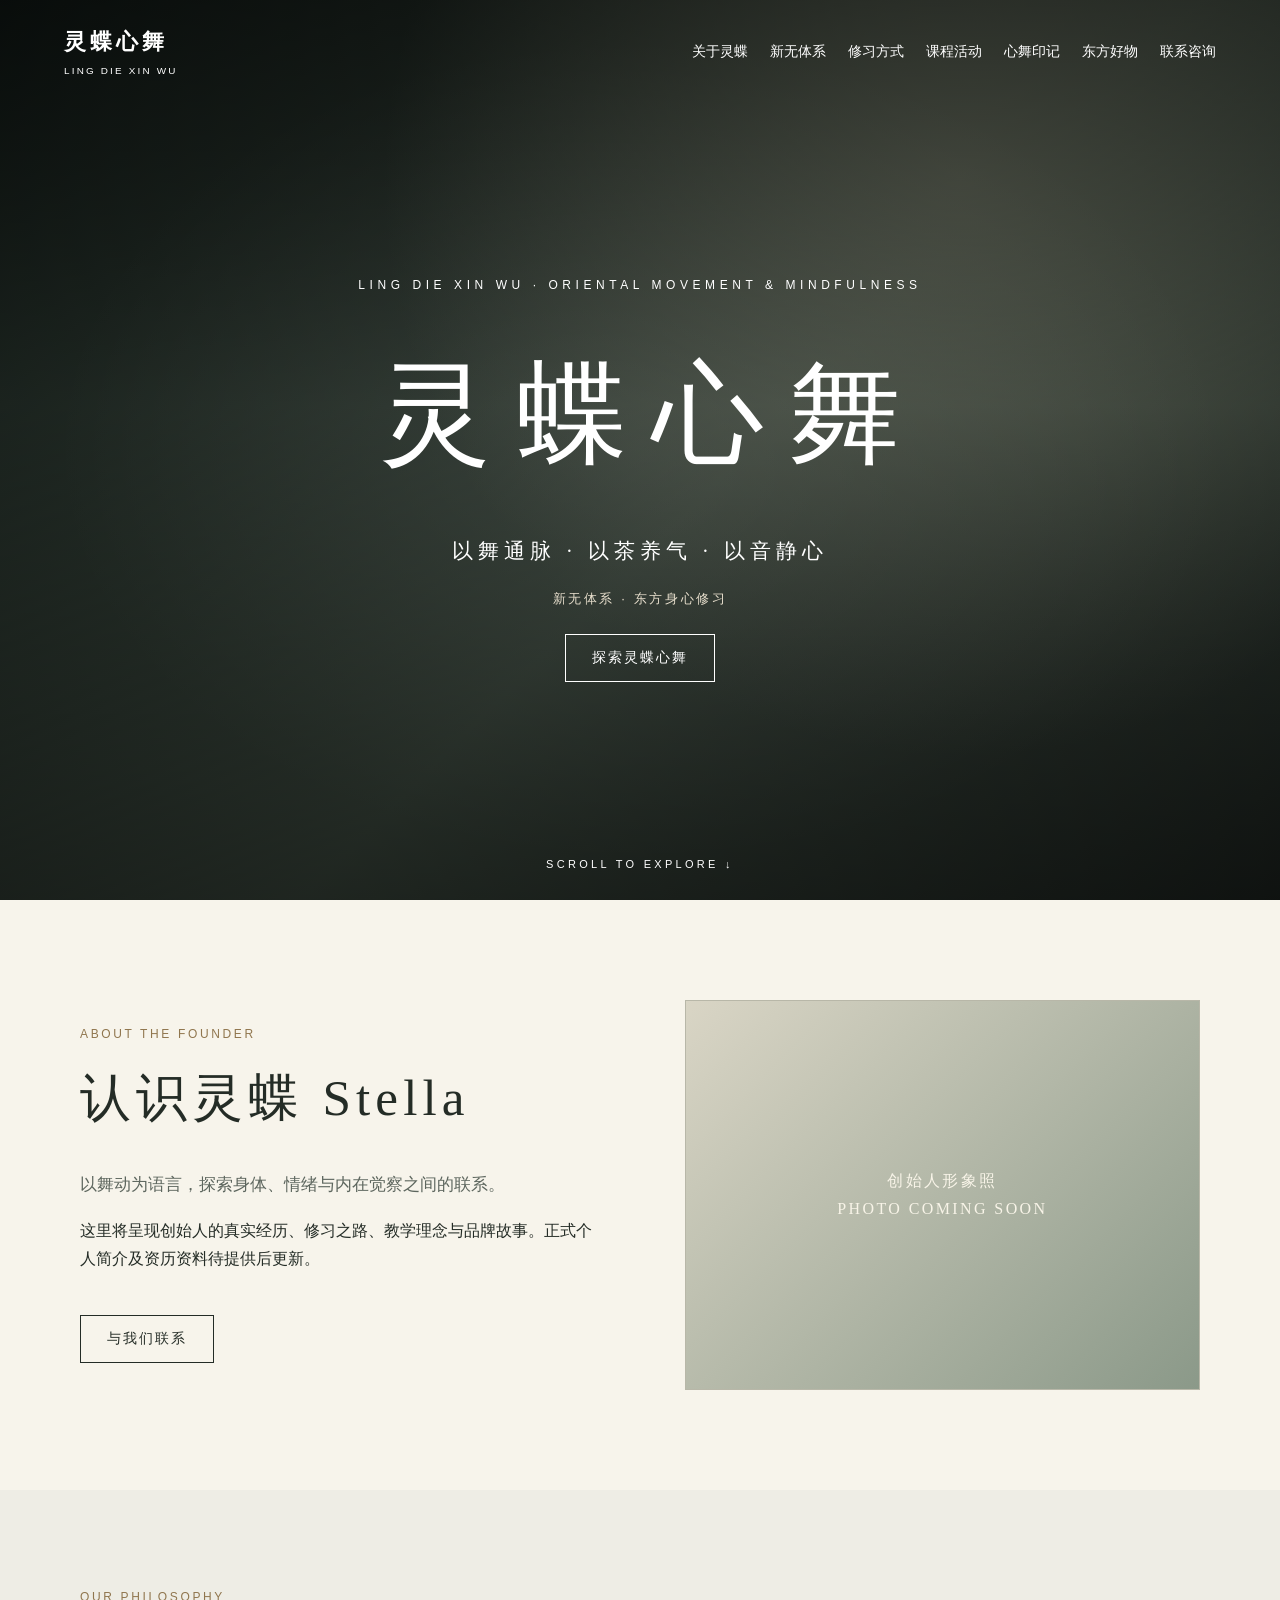
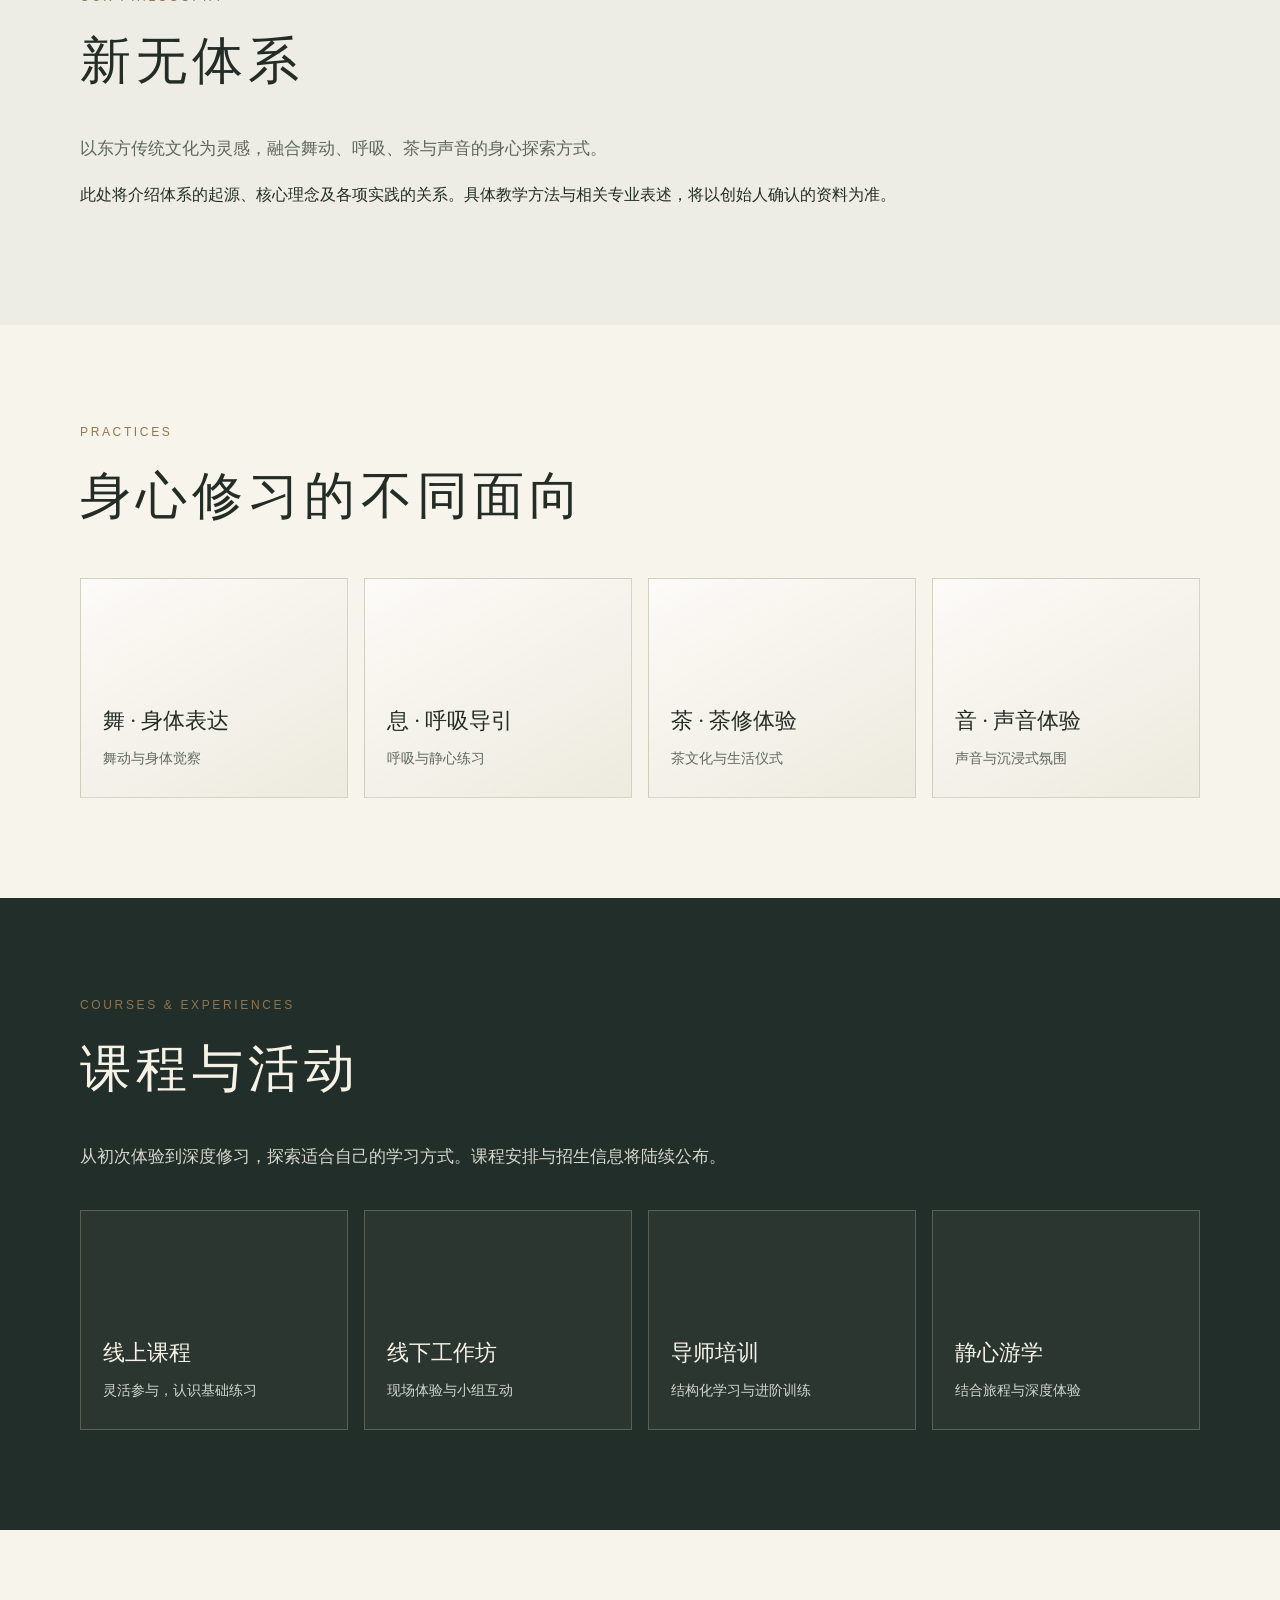
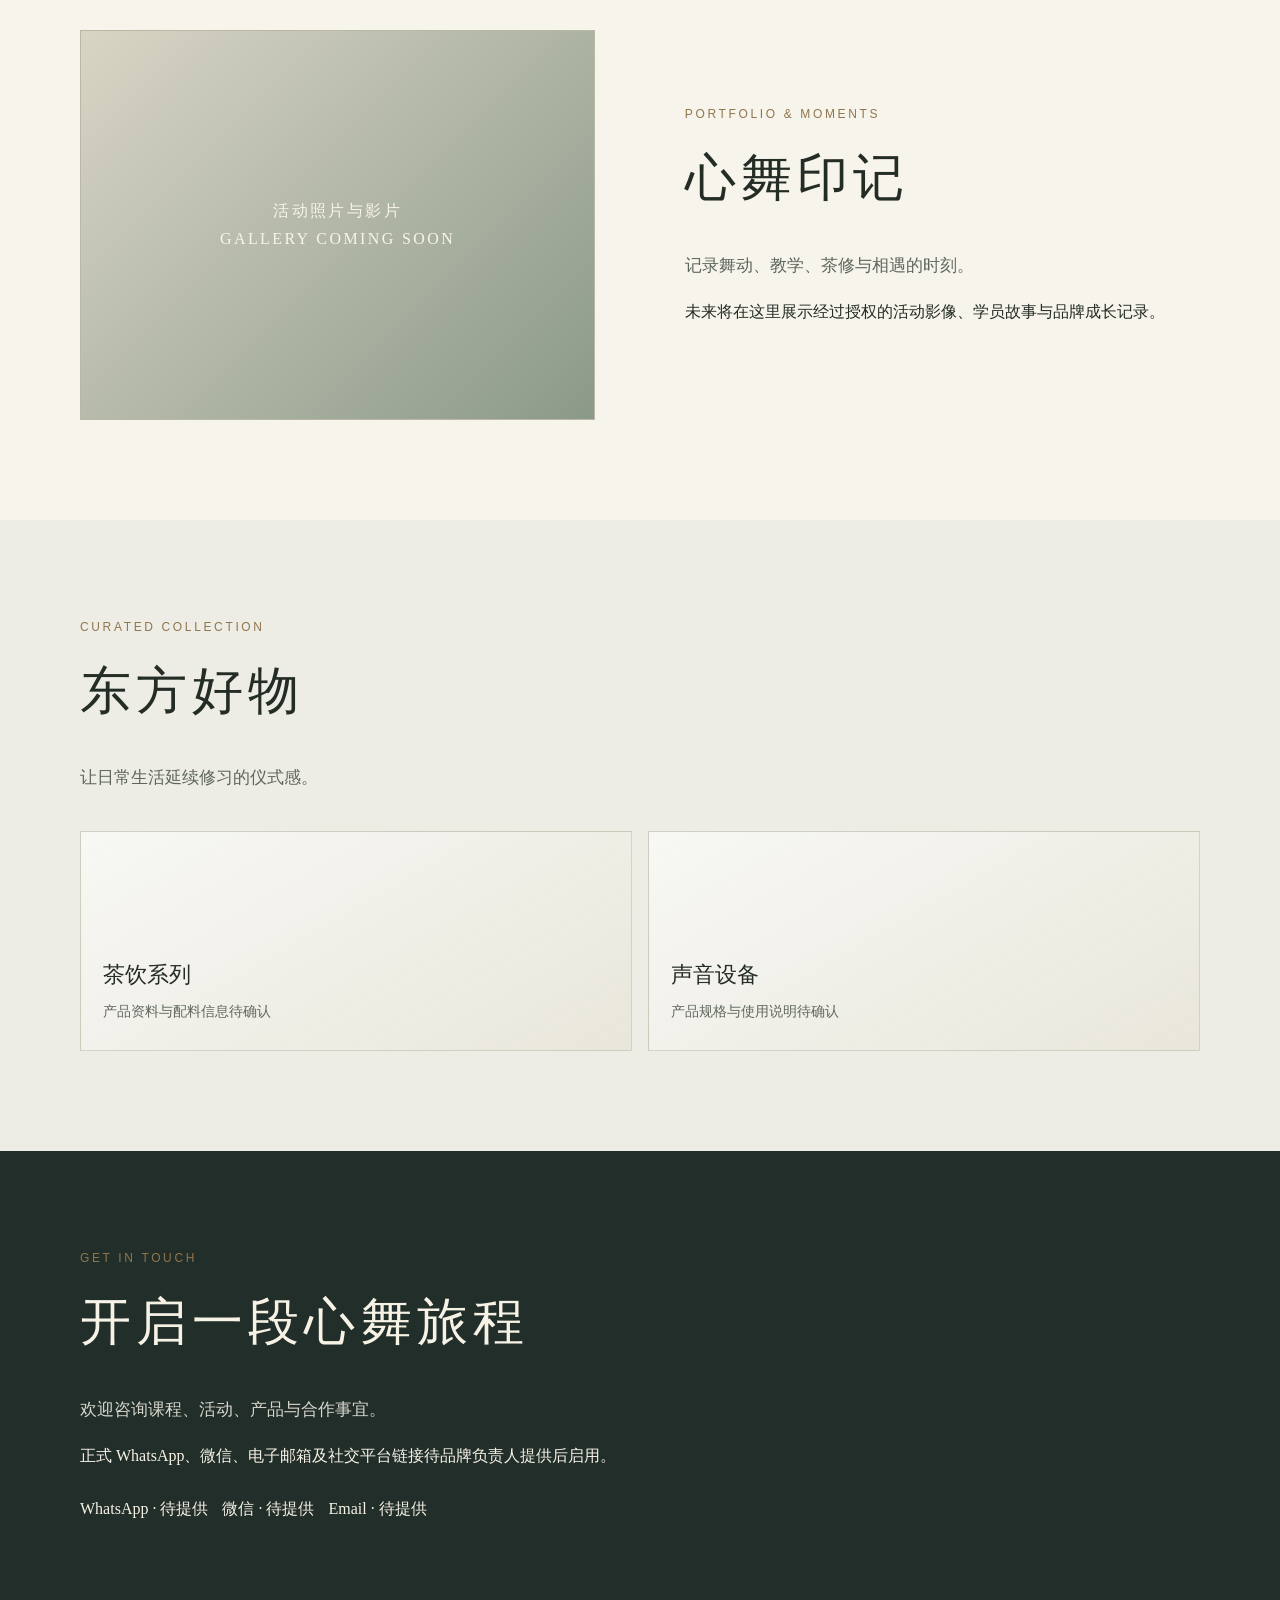
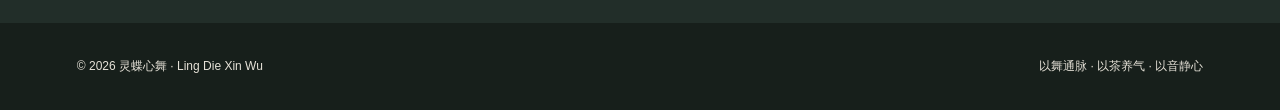
==== index.html @ 82bec3fd "Create initial Ling Die Xin Wu profile website with muted video hero" ====
<!doctype html>
<html lang="zh-CN">
<head>
<meta charset="UTF-8"><meta name="viewport" content="width=device-width,initial-scale=1">
<meta name="theme-color" content="#181e1a">
<meta name="description" content="灵蝶心舞 · 新无体系。探索舞动、茶修、声音与东方身心修习。">
<title>灵蝶心舞 · Ling Die Xin Wu</title>
<style>
:root{--ink:#242c26;--cream:#f7f4eb;--gold:#c4aa7a;--sage:#78877a}*{box-sizing:border-box}html{scroll-behavior:smooth}body{margin:0;background:var(--cream);color:var(--ink);font-family:"Noto Serif SC","Songti SC","Microsoft YaHei",serif;line-height:1.75}a{color:inherit;text-decoration:none}button{font:inherit}.skip{position:absolute;left:-9999px}.skip:focus{left:12px;top:12px;z-index:100;background:white;padding:10px}.header{position:absolute;z-index:20;top:0;left:0;width:100%;padding:24px max(5vw,20px);display:flex;justify-content:space-between;align-items:center;color:white}.brand{font-size:1.35rem;letter-spacing:.18em;font-weight:600}.brand small{display:block;font-size:.62rem;letter-spacing:.22em;font-family:Arial,sans-serif;font-weight:400}.nav{display:flex;gap:22px;align-items:center}.nav a{font-size:.86rem;white-space:nowrap}.nav a:hover,.nav a:focus-visible{color:#ead5aa}.menu{display:none;background:transparent;border:1px solid #ffffff88;border-radius:4px;color:white;padding:7px 12px}.hero{position:relative;min-height:100svh;display:grid;place-items:center;overflow:hidden;background:radial-gradient(circle at 75% 20%,#7b8371 0%,transparent 48%),linear-gradient(135deg,#151f1b,#4d5d50 55%,#262e29)}.hero video,.hero .fallback{position:absolute;inset:0;width:100%;height:100%;object-fit:cover}.hero video{z-index:1}.fallback{z-index:0;background:radial-gradient(ellipse at 50% 50%,#ffffff1a,transparent 65%);animation:drift 14s ease-in-out infinite alternate}.hero:after{content:"";position:absolute;z-index:2;inset:0;background:linear-gradient(180deg,#0009 0%,#0005 45%,#0009 100%)}.hero-inner{position:relative;z-index:3;text-align:center;color:white;padding:130px 20px 70px;max-width:900px}.eyebrow{letter-spacing:.38em;font:12px Arial,sans-serif;text-transform:uppercase}.hero h1{font-size:clamp(3.3rem,9vw,7rem);font-weight:400;letter-spacing:.22em;margin:24px 0 8px;text-indent:.22em}.hero p{font-size:clamp(1rem,2vw,1.3rem);letter-spacing:.25em}.hero .sub{font:13px Arial,sans-serif;letter-spacing:.2em;color:#e8dfcd}.btn{display:inline-block;margin-top:26px;border:1px solid currentColor;padding:11px 26px;font-size:.85rem;letter-spacing:.15em;transition:.2s}.btn:hover{background:#fff;color:#25312b}.scroll{position:absolute;bottom:30px;z-index:3;color:white;font:11px Arial,sans-serif;letter-spacing:.3em}.section{padding:100px max(6vw,22px)}.section .wrap{max-width:1120px;margin:auto}.kicker{color:#90764e;letter-spacing:.22em;font:12px Arial,sans-serif;text-transform:uppercase}.section h2{font-size:clamp(2rem,4vw,3.3rem);font-weight:400;margin:12px 0 28px;letter-spacing:.1em}.lead{max-width:720px;font-size:1.07rem;color:#5d665e}.soft{background:#eeede5}.dark{background:#222e29;color:#f7f2e6}.dark .lead{color:#d7d7cd}.cards{display:grid;grid-template-columns:repeat(4,1fr);gap:16px;margin-top:38px}.card{border:1px solid #9b9e8b66;min-height:220px;padding:26px 22px;display:flex;flex-direction:column;justify-content:flex-end;background:linear-gradient(150deg,#fff9,#e3e1d280)}.card h3{font-weight:400;font-size:1.35rem;margin:0 0 6px}.card p{font-size:.86rem;margin:0;color:#60685f}.dark .card{background:#ffffff0a}.dark .card p{color:#d3d7cd}.two{display:grid;grid-template-columns:1fr 1fr;gap:7vw;align-items:center}.placeholder{min-height:390px;border:1px solid #b8b7a8;background:linear-gradient(135deg,#d9d5c5,#8b9989);display:grid;place-items:center;color:#f8f4e8;letter-spacing:.15em;text-align:center;padding:20px}.notice{font-size:.78rem;color:#7a8179}.links{display:flex;flex-wrap:wrap;gap:14px;margin-top:25px}.links a{border-bottom:1px solid var(--gold);padding-bottom:4px}.footer{background:#171f1b;color:#e5e1d7;padding:35px max(6vw,22px);font:12px Arial,sans-serif;display:flex;justify-content:space-between;gap:20px;flex-wrap:wrap}@keyframes drift{from{transform:scale(1)}to{transform:scale(1.15) translateX(-2%)}}@media(max-width:950px){.cards{grid-template-columns:repeat(2,1fr)}.nav{gap:12px}.nav a{font-size:.75rem}}@media(max-width:720px){.header{padding:18px 20px}.menu{display:block}.nav{display:none;position:absolute;top:70px;left:16px;right:16px;padding:20px;background:#1f2a25;flex-direction:column;align-items:stretch;gap:0;box-shadow:0 8px 25px #0005}.nav.open{display:flex}.nav a{font-size:.95rem;padding:9px}.two{grid-template-columns:1fr}.cards{grid-template-columns:1fr 1fr}.section{padding-top:72px;padding-bottom:72px}.placeholder{min-height:280px}}@media(max-width:440px){.cards{grid-template-columns:1fr}.hero h1{letter-spacing:.1em;text-indent:.1em}}@media(prefers-reduced-motion:reduce){html{scroll-behavior:auto}.fallback{animation:none}}
</style>
</head>
<body>
<a class="skip" href="#main">跳至主要内容</a>
<header class="header"><a class="brand" href="#home">灵蝶心舞<small>LING DIE XIN WU</small></a><button class="menu" id="menu" aria-controls="nav" aria-expanded="false">菜单 ☰</button><nav class="nav" id="nav" aria-label="主要导航"><a href="#about">关于灵蝶</a><a href="#philosophy">新无体系</a><a href="#practices">修习方式</a><a href="#courses">课程活动</a><a href="#portfolio">心舞印记</a><a href="#products">东方好物</a><a href="#contact">联系咨询</a></nav></header>
<main id="main">
<section class="hero" id="home" aria-label="灵蝶心舞首页"><div class="fallback" aria-hidden="true"></div><video id="hero-video" autoplay muted loop playsinline preload="metadata" poster="assets/hero-poster.jpg" aria-hidden="true"><source src="assets/hero.mp4" type="video/mp4"></video><div class="hero-inner"><div class="eyebrow">Ling Die Xin Wu · Oriental Movement & Mindfulness</div><h1>灵蝶心舞</h1><p>以舞通脉 · 以茶养气 · 以音静心</p><div class="sub">新无体系 · 东方身心修习</div><a class="btn" href="#about">探索灵蝶心舞</a></div><a class="scroll" href="#about">SCROLL TO EXPLORE ↓</a></section>
<section class="section" id="about"><div class="wrap two"><div><div class="kicker">About the Founder</div><h2>认识灵蝶 Stella</h2><p class="lead">以舞动为语言，探索身体、情绪与内在觉察之间的联系。</p><p>这里将呈现创始人的真实经历、修习之路、教学理念与品牌故事。正式个人简介及资历资料待提供后更新。</p><a class="btn" href="#contact">与我们联系</a></div><div class="placeholder" role="img" aria-label="创始人照片预留位置">创始人形象照<br>PHOTO COMING SOON</div></div></section>
<section class="section soft" id="philosophy"><div class="wrap"><div class="kicker">Our Philosophy</div><h2>新无体系</h2><p class="lead">以东方传统文化为灵感，融合舞动、呼吸、茶与声音的身心探索方式。</p><p>此处将介绍体系的起源、核心理念及各项实践的关系。具体教学方法与相关专业表述，将以创始人确认的资料为准。</p></div></section>
<section class="section" id="practices"><div class="wrap"><div class="kicker">Practices</div><h2>身心修习的不同面向</h2><div class="cards"><article class="card"><h3>舞 · 身体表达</h3><p>舞动与身体觉察</p></article><article class="card"><h3>息 · 呼吸导引</h3><p>呼吸与静心练习</p></article><article class="card"><h3>茶 · 茶修体验</h3><p>茶文化与生活仪式</p></article><article class="card"><h3>音 · 声音体验</h3><p>声音与沉浸式氛围</p></article></div></div></section>
<section class="section dark" id="courses"><div class="wrap"><div class="kicker">Courses & Experiences</div><h2>课程与活动</h2><p class="lead">从初次体验到深度修习，探索适合自己的学习方式。课程安排与招生信息将陆续公布。</p><div class="cards"><article class="card"><h3>线上课程</h3><p>灵活参与，认识基础练习</p></article><article class="card"><h3>线下工作坊</h3><p>现场体验与小组互动</p></article><article class="card"><h3>导师培训</h3><p>结构化学习与进阶训练</p></article><article class="card"><h3>静心游学</h3><p>结合旅程与深度体验</p></article></div></div></section>
<section class="section" id="portfolio"><div class="wrap two"><div class="placeholder" role="img" aria-label="活动影像预留位置">活动照片与影片<br>GALLERY COMING SOON</div><div><div class="kicker">Portfolio & Moments</div><h2>心舞印记</h2><p class="lead">记录舞动、教学、茶修与相遇的时刻。</p><p>未来将在这里展示经过授权的活动影像、学员故事与品牌成长记录。</p></div></div></section>
<section class="section soft" id="products"><div class="wrap"><div class="kicker">Curated Collection</div><h2>东方好物</h2><p class="lead">让日常生活延续修习的仪式感。</p><div class="cards" style="grid-template-columns:repeat(2,minmax(0,1fr))"><article class="card"><h3>茶饮系列</h3><p>产品资料与配料信息待确认</p></article><article class="card"><h3>声音设备</h3><p>产品规格与使用说明待确认</p></article></div></div></section>
<section class="section dark" id="contact"><div class="wrap"><div class="kicker">Get in Touch</div><h2>开启一段心舞旅程</h2><p class="lead">欢迎咨询课程、活动、产品与合作事宜。</p><p>正式 WhatsApp、微信、电子邮箱及社交平台链接待品牌负责人提供后启用。</p><div class="links"><span>WhatsApp · 待提供</span><span>微信 · 待提供</span><span>Email · 待提供</span></div></div></section>
</main><footer class="footer"><span>© <span id="year"></span> 灵蝶心舞 · Ling Die Xin Wu</span><span>以舞通脉 · 以茶养气 · 以音静心</span></footer>
<script>
document.getElementById('year').textContent=new Date().getFullYear();
const menu=document.getElementById('menu'),nav=document.getElementById('nav');
menu.addEventListener('click',()=>{const open=nav.classList.toggle('open');menu.setAttribute('aria-expanded',String(open))});
nav.querySelectorAll('a').forEach(a=>a.addEventListener('click',()=>{nav.classList.remove('open');menu.setAttribute('aria-expanded','false')}));
const video=document.getElementById('hero-video');
video.addEventListener('error',()=>{video.style.display='none'});
video.querySelector('source').addEventListener('error',()=>{video.style.display='none'});
if(window.matchMedia('(prefers-reduced-motion: reduce)').matches){video.pause();video.style.display='none'}
</script>
</body></html>
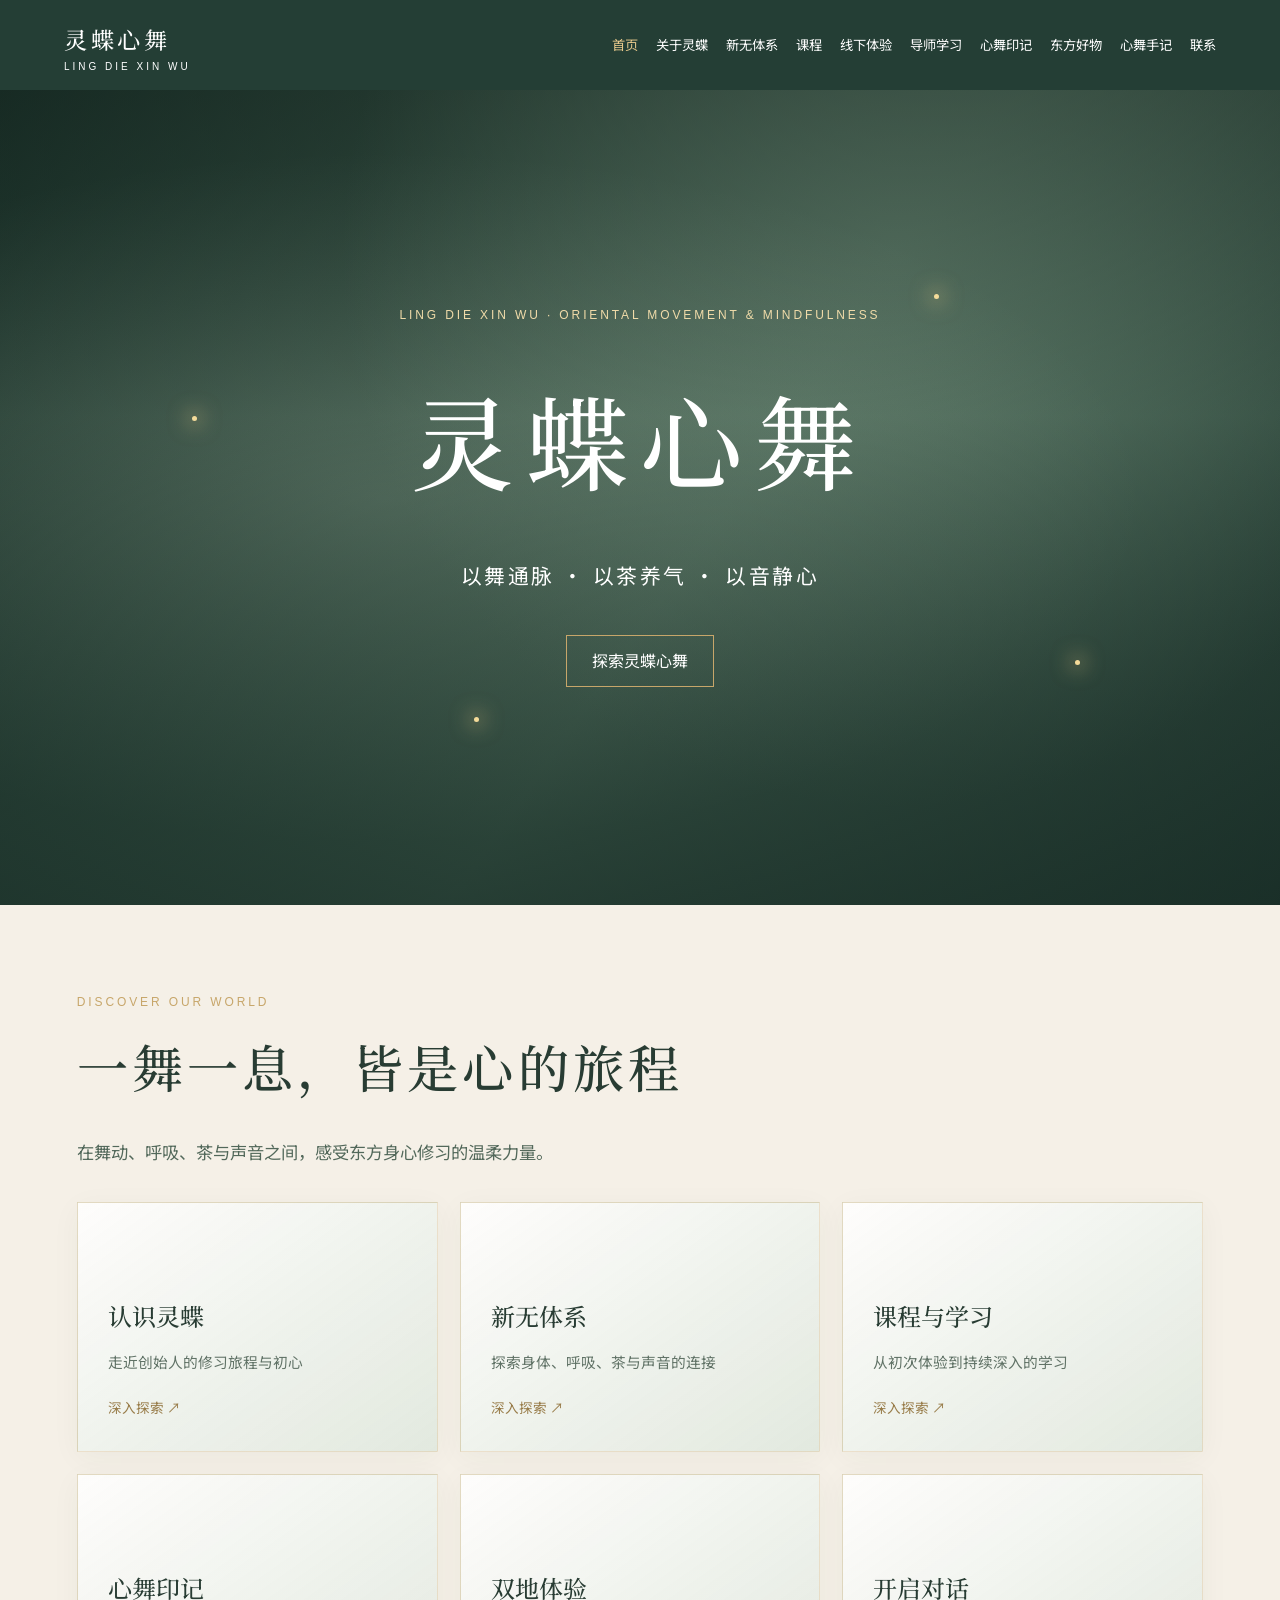
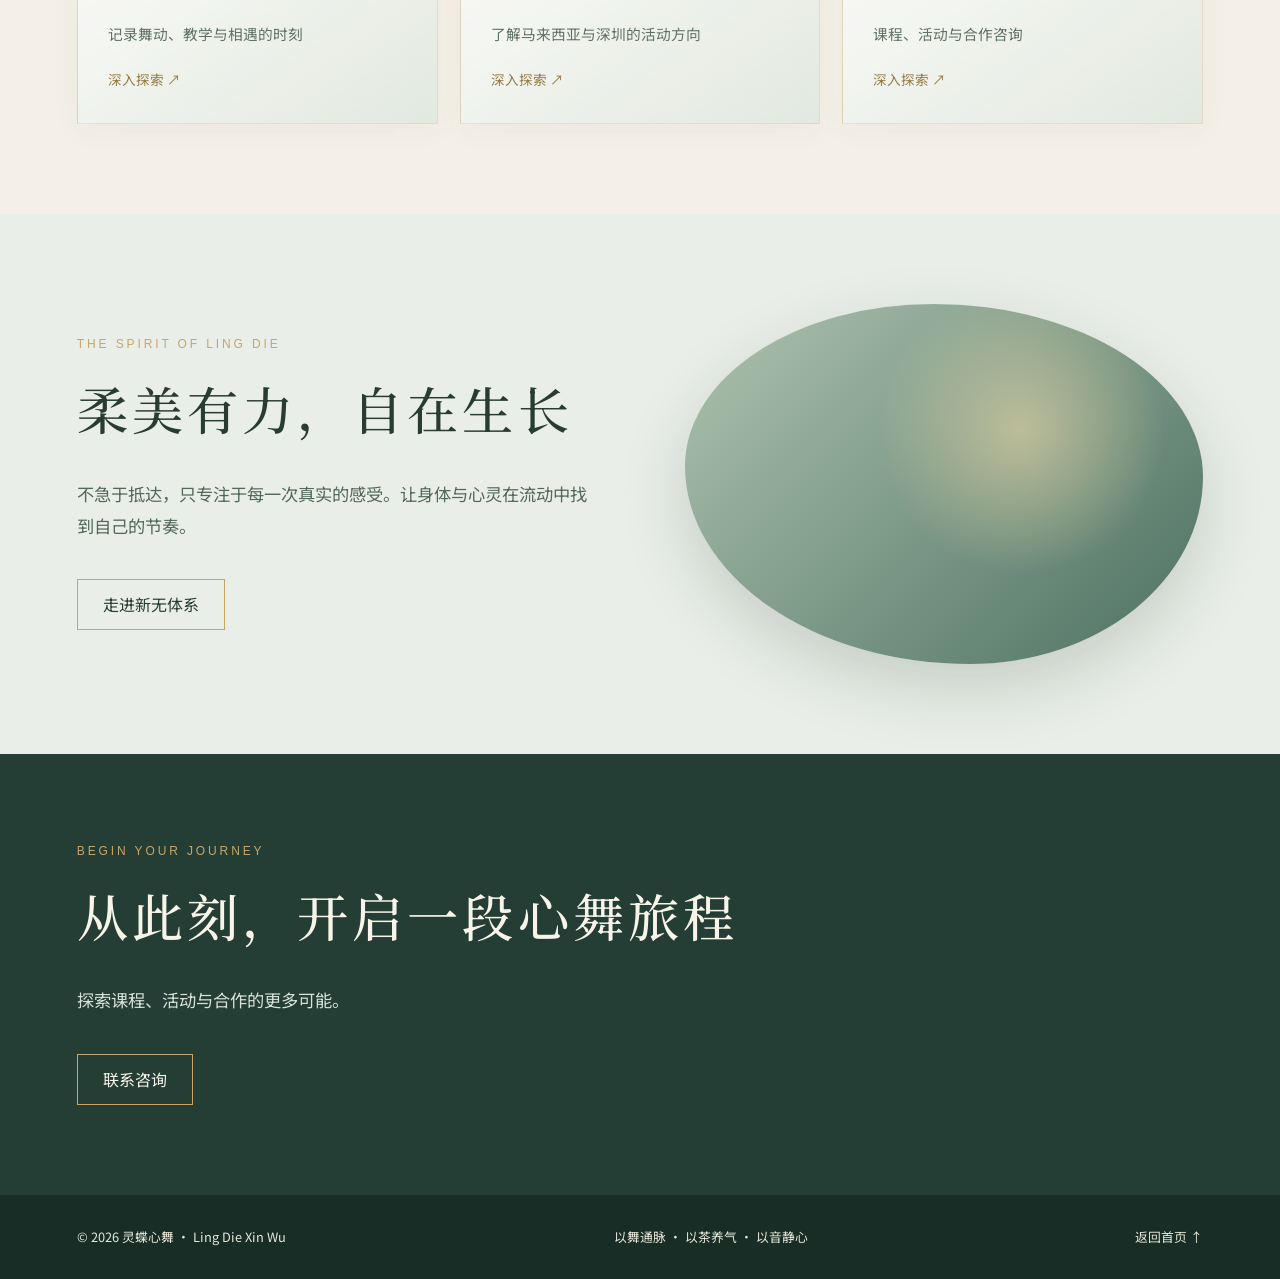
==== commit 054afd65: "Refine home into cinematic multi-page portfolio" ====
--- a/index.html
+++ b/index.html
@@ -1,35 +1 @@
-<!doctype html>
-<html lang="zh-CN">
-<head>
-<meta charset="UTF-8"><meta name="viewport" content="width=device-width,initial-scale=1">
-<meta name="theme-color" content="#181e1a">
-<meta name="description" content="灵蝶心舞 · 新无体系。探索舞动、茶修、声音与东方身心修习。">
-<title>灵蝶心舞 · Ling Die Xin Wu</title>
-<style>
-:root{--ink:#242c26;--cream:#f7f4eb;--gold:#c4aa7a;--sage:#78877a}*{box-sizing:border-box}html{scroll-behavior:smooth}body{margin:0;background:var(--cream);color:var(--ink);font-family:"Noto Serif SC","Songti SC","Microsoft YaHei",serif;line-height:1.75}a{color:inherit;text-decoration:none}button{font:inherit}.skip{position:absolute;left:-9999px}.skip:focus{left:12px;top:12px;z-index:100;background:white;padding:10px}.header{position:absolute;z-index:20;top:0;left:0;width:100%;padding:24px max(5vw,20px);display:flex;justify-content:space-between;align-items:center;color:white}.brand{font-size:1.35rem;letter-spacing:.18em;font-weight:600}.brand small{display:block;font-size:.62rem;letter-spacing:.22em;font-family:Arial,sans-serif;font-weight:400}.nav{display:flex;gap:22px;align-items:center}.nav a{font-size:.86rem;white-space:nowrap}.nav a:hover,.nav a:focus-visible{color:#ead5aa}.menu{display:none;background:transparent;border:1px solid #ffffff88;border-radius:4px;color:white;padding:7px 12px}.hero{position:relative;min-height:100svh;display:grid;place-items:center;overflow:hidden;background:radial-gradient(circle at 75% 20%,#7b8371 0%,transparent 48%),linear-gradient(135deg,#151f1b,#4d5d50 55%,#262e29)}.hero video,.hero .fallback{position:absolute;inset:0;width:100%;height:100%;object-fit:cover}.hero video{z-index:1}.fallback{z-index:0;background:radial-gradient(ellipse at 50% 50%,#ffffff1a,transparent 65%);animation:drift 14s ease-in-out infinite alternate}.hero:after{content:"";position:absolute;z-index:2;inset:0;background:linear-gradient(180deg,#0009 0%,#0005 45%,#0009 100%)}.hero-inner{position:relative;z-index:3;text-align:center;color:white;padding:130px 20px 70px;max-width:900px}.eyebrow{letter-spacing:.38em;font:12px Arial,sans-serif;text-transform:uppercase}.hero h1{font-size:clamp(3.3rem,9vw,7rem);font-weight:400;letter-spacing:.22em;margin:24px 0 8px;text-indent:.22em}.hero p{font-size:clamp(1rem,2vw,1.3rem);letter-spacing:.25em}.hero .sub{font:13px Arial,sans-serif;letter-spacing:.2em;color:#e8dfcd}.btn{display:inline-block;margin-top:26px;border:1px solid currentColor;padding:11px 26px;font-size:.85rem;letter-spacing:.15em;transition:.2s}.btn:hover{background:#fff;color:#25312b}.scroll{position:absolute;bottom:30px;z-index:3;color:white;font:11px Arial,sans-serif;letter-spacing:.3em}.section{padding:100px max(6vw,22px)}.section .wrap{max-width:1120px;margin:auto}.kicker{color:#90764e;letter-spacing:.22em;font:12px Arial,sans-serif;text-transform:uppercase}.section h2{font-size:clamp(2rem,4vw,3.3rem);font-weight:400;margin:12px 0 28px;letter-spacing:.1em}.lead{max-width:720px;font-size:1.07rem;color:#5d665e}.soft{background:#eeede5}.dark{background:#222e29;color:#f7f2e6}.dark .lead{color:#d7d7cd}.cards{display:grid;grid-template-columns:repeat(4,1fr);gap:16px;margin-top:38px}.card{border:1px solid #9b9e8b66;min-height:220px;padding:26px 22px;display:flex;flex-direction:column;justify-content:flex-end;background:linear-gradient(150deg,#fff9,#e3e1d280)}.card h3{font-weight:400;font-size:1.35rem;margin:0 0 6px}.card p{font-size:.86rem;margin:0;color:#60685f}.dark .card{background:#ffffff0a}.dark .card p{color:#d3d7cd}.two{display:grid;grid-template-columns:1fr 1fr;gap:7vw;align-items:center}.placeholder{min-height:390px;border:1px solid #b8b7a8;background:linear-gradient(135deg,#d9d5c5,#8b9989);display:grid;place-items:center;color:#f8f4e8;letter-spacing:.15em;text-align:center;padding:20px}.notice{font-size:.78rem;color:#7a8179}.links{display:flex;flex-wrap:wrap;gap:14px;margin-top:25px}.links a{border-bottom:1px solid var(--gold);padding-bottom:4px}.footer{background:#171f1b;color:#e5e1d7;padding:35px max(6vw,22px);font:12px Arial,sans-serif;display:flex;justify-content:space-between;gap:20px;flex-wrap:wrap}@keyframes drift{from{transform:scale(1)}to{transform:scale(1.15) translateX(-2%)}}@media(max-width:950px){.cards{grid-template-columns:repeat(2,1fr)}.nav{gap:12px}.nav a{font-size:.75rem}}@media(max-width:720px){.header{padding:18px 20px}.menu{display:block}.nav{display:none;position:absolute;top:70px;left:16px;right:16px;padding:20px;background:#1f2a25;flex-direction:column;align-items:stretch;gap:0;box-shadow:0 8px 25px #0005}.nav.open{display:flex}.nav a{font-size:.95rem;padding:9px}.two{grid-template-columns:1fr}.cards{grid-template-columns:1fr 1fr}.section{padding-top:72px;padding-bottom:72px}.placeholder{min-height:280px}}@media(max-width:440px){.cards{grid-template-columns:1fr}.hero h1{letter-spacing:.1em;text-indent:.1em}}@media(prefers-reduced-motion:reduce){html{scroll-behavior:auto}.fallback{animation:none}}
-</style>
-</head>
-<body>
-<a class="skip" href="#main">跳至主要内容</a>
-<header class="header"><a class="brand" href="#home">灵蝶心舞<small>LING DIE XIN WU</small></a><button class="menu" id="menu" aria-controls="nav" aria-expanded="false">菜单 ☰</button><nav class="nav" id="nav" aria-label="主要导航"><a href="#about">关于灵蝶</a><a href="#philosophy">新无体系</a><a href="#practices">修习方式</a><a href="#courses">课程活动</a><a href="#portfolio">心舞印记</a><a href="#products">东方好物</a><a href="#contact">联系咨询</a></nav></header>
-<main id="main">
-<section class="hero" id="home" aria-label="灵蝶心舞首页"><div class="fallback" aria-hidden="true"></div><video id="hero-video" autoplay muted loop playsinline preload="metadata" poster="assets/hero-poster.jpg" aria-hidden="true"><source src="assets/hero.mp4" type="video/mp4"></video><div class="hero-inner"><div class="eyebrow">Ling Die Xin Wu · Oriental Movement & Mindfulness</div><h1>灵蝶心舞</h1><p>以舞通脉 · 以茶养气 · 以音静心</p><div class="sub">新无体系 · 东方身心修习</div><a class="btn" href="#about">探索灵蝶心舞</a></div><a class="scroll" href="#about">SCROLL TO EXPLORE ↓</a></section>
-<section class="section" id="about"><div class="wrap two"><div><div class="kicker">About the Founder</div><h2>认识灵蝶 Stella</h2><p class="lead">以舞动为语言，探索身体、情绪与内在觉察之间的联系。</p><p>这里将呈现创始人的真实经历、修习之路、教学理念与品牌故事。正式个人简介及资历资料待提供后更新。</p><a class="btn" href="#contact">与我们联系</a></div><div class="placeholder" role="img" aria-label="创始人照片预留位置">创始人形象照<br>PHOTO COMING SOON</div></div></section>
-<section class="section soft" id="philosophy"><div class="wrap"><div class="kicker">Our Philosophy</div><h2>新无体系</h2><p class="lead">以东方传统文化为灵感，融合舞动、呼吸、茶与声音的身心探索方式。</p><p>此处将介绍体系的起源、核心理念及各项实践的关系。具体教学方法与相关专业表述，将以创始人确认的资料为准。</p></div></section>
-<section class="section" id="practices"><div class="wrap"><div class="kicker">Practices</div><h2>身心修习的不同面向</h2><div class="cards"><article class="card"><h3>舞 · 身体表达</h3><p>舞动与身体觉察</p></article><article class="card"><h3>息 · 呼吸导引</h3><p>呼吸与静心练习</p></article><article class="card"><h3>茶 · 茶修体验</h3><p>茶文化与生活仪式</p></article><article class="card"><h3>音 · 声音体验</h3><p>声音与沉浸式氛围</p></article></div></div></section>
-<section class="section dark" id="courses"><div class="wrap"><div class="kicker">Courses & Experiences</div><h2>课程与活动</h2><p class="lead">从初次体验到深度修习，探索适合自己的学习方式。课程安排与招生信息将陆续公布。</p><div class="cards"><article class="card"><h3>线上课程</h3><p>灵活参与，认识基础练习</p></article><article class="card"><h3>线下工作坊</h3><p>现场体验与小组互动</p></article><article class="card"><h3>导师培训</h3><p>结构化学习与进阶训练</p></article><article class="card"><h3>静心游学</h3><p>结合旅程与深度体验</p></article></div></div></section>
-<section class="section" id="portfolio"><div class="wrap two"><div class="placeholder" role="img" aria-label="活动影像预留位置">活动照片与影片<br>GALLERY COMING SOON</div><div><div class="kicker">Portfolio & Moments</div><h2>心舞印记</h2><p class="lead">记录舞动、教学、茶修与相遇的时刻。</p><p>未来将在这里展示经过授权的活动影像、学员故事与品牌成长记录。</p></div></div></section>
-<section class="section soft" id="products"><div class="wrap"><div class="kicker">Curated Collection</div><h2>东方好物</h2><p class="lead">让日常生活延续修习的仪式感。</p><div class="cards" style="grid-template-columns:repeat(2,minmax(0,1fr))"><article class="card"><h3>茶饮系列</h3><p>产品资料与配料信息待确认</p></article><article class="card"><h3>声音设备</h3><p>产品规格与使用说明待确认</p></article></div></div></section>
-<section class="section dark" id="contact"><div class="wrap"><div class="kicker">Get in Touch</div><h2>开启一段心舞旅程</h2><p class="lead">欢迎咨询课程、活动、产品与合作事宜。</p><p>正式 WhatsApp、微信、电子邮箱及社交平台链接待品牌负责人提供后启用。</p><div class="links"><span>WhatsApp · 待提供</span><span>微信 · 待提供</span><span>Email · 待提供</span></div></div></section>
-</main><footer class="footer"><span>© <span id="year"></span> 灵蝶心舞 · Ling Die Xin Wu</span><span>以舞通脉 · 以茶养气 · 以音静心</span></footer>
-<script>
-document.getElementById('year').textContent=new Date().getFullYear();
-const menu=document.getElementById('menu'),nav=document.getElementById('nav');
-menu.addEventListener('click',()=>{const open=nav.classList.toggle('open');menu.setAttribute('aria-expanded',String(open))});
-nav.querySelectorAll('a').forEach(a=>a.addEventListener('click',()=>{nav.classList.remove('open');menu.setAttribute('aria-expanded','false')}));
-const video=document.getElementById('hero-video');
-video.addEventListener('error',()=>{video.style.display='none'});
-video.querySelector('source').addEventListener('error',()=>{video.style.display='none'});
-if(window.matchMedia('(prefers-reduced-motion: reduce)').matches){video.pause();video.style.display='none'}
-</script>
-</body></html>+<!doctype html><html lang="zh-CN"><head><meta charset="utf-8"><meta name="viewport" content="width=device-width,initial-scale=1"><meta name="theme-color" content="#243e35"><meta name="description" content="在舞动、呼吸、茶与声音之间，感受东方身心修习的温柔力量。"><title>灵蝶心舞 · 灵蝶心舞</title><link rel="stylesheet" href="assets/site.css"></head><body><a class="skip" href="#main">跳至主要内容</a><header class="header"><a class="brand" href="index.html">灵蝶心舞<small>LING DIE XIN WU</small></a><button class="menu" aria-controls="nav" aria-expanded="false" type="button">菜单 ☰</button><nav class="nav" id="nav" aria-label="主要导航"><a href="index.html" aria-current="page">首页</a><a href="about.html" >关于灵蝶</a><a href="system.html" >新无体系</a><a href="courses.html" >课程</a><a href="workshops.html" >线下体验</a><a href="certification.html" >导师学习</a><a href="portfolio.html" >心舞印记</a><a href="products.html" >东方好物</a><a href="journal.html" >心舞手记</a><a href="contact.html" >联系</a></nav></header><main id="main"><section class="hero home"><div class="mist" aria-hidden="true"></div><video autoplay muted loop playsinline preload="metadata" poster="assets/hero-poster.jpg" aria-hidden="true"><source src="assets/hero.mp4" type="video/mp4"></video><div class="orbs" aria-hidden="true"><i class="orb"></i><i class="orb"></i><i class="orb"></i><i class="orb"></i></div><div class="hero-content"><div class="eyebrow">Ling Die Xin Wu · Oriental Movement & Mindfulness</div><h1>灵蝶心舞</h1><p>以舞通脉 · 以茶养气 · 以音静心</p><a class="button" href="#discover">探索灵蝶心舞</a></div></section><section class="section" id="discover"><div class="wrap reveal"><div class="kicker">Discover Our World</div><h2>一舞一息，皆是心的旅程</h2><p class="lead">在舞动、呼吸、茶与声音之间，感受东方身心修习的温柔力量。</p><div class="grid"><a class="card" href="about.html"><h3>认识灵蝶</h3><p>走近创始人的修习旅程与初心</p><span>深入探索 ↗</span></a><a class="card" href="system.html"><h3>新无体系</h3><p>探索身体、呼吸、茶与声音的连接</p><span>深入探索 ↗</span></a><a class="card" href="courses.html"><h3>课程与学习</h3><p>从初次体验到持续深入的学习</p><span>深入探索 ↗</span></a><a class="card" href="portfolio.html"><h3>心舞印记</h3><p>记录舞动、教学与相遇的时刻</p><span>深入探索 ↗</span></a><a class="card" href="workshops.html"><h3>双地体验</h3><p>了解马来西亚与深圳的活动方向</p><span>深入探索 ↗</span></a><a class="card" href="contact.html"><h3>开启对话</h3><p>课程、活动与合作咨询</p><span>深入探索 ↗</span></a></div></div></section><section class="section soft"><div class="wrap two"><div class="reveal"><div class="kicker">The Spirit of Ling Die</div><h2>柔美有力，自在生长</h2><p class="lead">不急于抵达，只专注于每一次真实的感受。让身体与心灵在流动中找到自己的节奏。</p><a class="button" href="system.html">走进新无体系</a></div><div class="art" aria-hidden="true"></div></div></section><section class="section dark"><div class="wrap reveal"><div class="kicker">Begin Your Journey</div><h2>从此刻，开启一段心舞旅程</h2><p class="lead">探索课程、活动与合作的更多可能。</p><a class="button" href="contact.html">联系咨询</a></div></section></main><footer class="footer"><span>© <span data-year></span> 灵蝶心舞 · Ling Die Xin Wu</span><span>以舞通脉 · 以茶养气 · 以音静心</span><a href="index.html">返回首页 ↑</a></footer><script defer src="assets/site.js"></script></body></html>
--- a/assets/site.css
+++ b/assets/site.css
@@ -0,0 +1 @@
+@import url('https://fonts.googleapis.com/css2?family=Noto+Sans+SC:wght@300;400;500;600&family=Noto+Serif+SC:wght@400;500;600&display=swap');:root{--ivory:#f5f0e7;--jade:#a5b7a7;--pine:#435c50;--gold:#c7a66a;--purple:#8d7c96;--ink:#283c33}*{box-sizing:border-box}html{scroll-behavior:smooth}body{margin:0;background:var(--ivory);color:var(--ink);font-family:"Noto Sans SC",sans-serif;line-height:1.85}h1,h2,h3,.brand{font-family:"Noto Serif SC","Songti SC",serif;font-weight:500}a{text-decoration:none;color:inherit}button{font:inherit}.skip{position:absolute;left:-9999px}.skip:focus{left:12px;top:12px;background:white;z-index:99;padding:8px}.header{position:relative;z-index:20;background:#243e35;color:#fff;padding:18px max(5vw,22px);display:flex;align-items:center;justify-content:space-between;gap:20px}.brand{font-size:1.45rem;letter-spacing:.16em}.brand small{display:block;font:10px Arial,sans-serif;letter-spacing:.3em}.nav{display:flex;flex-wrap:wrap;gap:18px}.nav a{font-size:.83rem;transition:color .25s}.nav a:hover,.nav a[aria-current=page]{color:#e7c98c}.menu{display:none;border:1px solid #ffffff66;background:transparent;color:white;padding:6px 12px;border-radius:4px}.hero{position:relative;min-height:80svh;display:grid;place-items:center;text-align:center;overflow:hidden;color:white;background:radial-gradient(circle at 70% 20%,#708b78,transparent 50%),linear-gradient(125deg,#1c3029,#536f5e 55%,#283b34)}.hero.home{min-height:calc(100svh - 85px)}.hero video,.hero .mist{position:absolute;inset:0;width:100%;height:100%;object-fit:cover}.hero video{z-index:0}.hero:after{content:"";position:absolute;inset:0;background:linear-gradient(0deg,#152b24ba,#18372b44 60%,#12251e80);z-index:1}.mist{background:radial-gradient(ellipse at 30% 50%,#e8f4de3d,transparent 60%);animation:drift 18s ease-in-out infinite alternate}.orbs{position:absolute;inset:0;z-index:2;pointer-events:none}.orb{position:absolute;width:5px;height:5px;border-radius:50%;background:#f4db9a;box-shadow:0 0 20px 4px #edce8790;animation:float 9s ease-in-out infinite alternate}.orb:nth-child(1){left:15%;top:40%}.orb:nth-child(2){left:73%;top:25%;animation-delay:-3s}.orb:nth-child(3){left:84%;top:70%;animation-delay:-5s}.orb:nth-child(4){left:37%;top:77%;animation-delay:-2s}.hero-content{position:relative;z-index:3;max-width:880px;padding:90px 24px}.eyebrow,.kicker{font:12px Arial,sans-serif;letter-spacing:.24em;text-transform:uppercase;color:var(--gold)}.hero .eyebrow{color:#f0dba9}.hero h1{font-size:clamp(3rem,8vw,6.5rem);letter-spacing:.12em;margin:22px 0}.hero p{font-size:clamp(1rem,2vw,1.3rem);letter-spacing:.12em}.button{display:inline-block;border:1px solid var(--gold);padding:10px 25px;margin-top:20px;color:inherit;transition:background .3s,transform .3s}.button:hover,.button:focus-visible{background:var(--gold);color:#233b30;transform:translateY(-3px)}.section{padding:90px max(6vw,22px)}.wrap{max-width:1140px;margin:auto}.section h2{font-size:clamp(2rem,4vw,3.4rem);margin:10px 0 22px;letter-spacing:.08em}.lead{font-size:1.08rem;max-width:760px;color:#52685a}.grid{display:grid;grid-template-columns:repeat(3,minmax(0,1fr));gap:22px;margin-top:34px}.card{position:relative;display:flex;flex-direction:column;justify-content:flex-end;min-height:250px;padding:30px;border:1px solid #c7a66a55;background:linear-gradient(145deg,#ffffffd9,#e2e9df);box-shadow:0 6px 28px #213d2a0b;overflow:hidden;transition:transform .4s,box-shadow .4s,border-color .4s}.card:before{content:"";position:absolute;inset:auto -30% -90% -30%;height:170px;background:radial-gradient(ellipse,#c7a66a44,transparent 70%);transition:transform .5s}.card:hover,.card:focus-visible{transform:translateY(-9px);box-shadow:0 22px 45px #213d2a25;border-color:var(--gold)}.card:hover:before{transform:translateY(-50px)}.card h3,.card p,.card span{position:relative}.card h3{font-size:1.5rem;margin:0 0 10px}.card p{margin:0;color:#607266;font-size:.92rem}.card span{color:#987c49;margin-top:20px;font-size:.85rem}.soft{background:#e9eee8}.dark{background:#243e35;color:#f8f4e9}.dark .lead{color:#d8e1d8}.dark .card{background:linear-gradient(145deg,#3b574a,#273f35)}.dark .card p{color:#d7dfd7}.two{display:grid;grid-template-columns:1fr 1fr;align-items:center;gap:7vw}.art{min-height:360px;background:radial-gradient(circle at 65% 35%,#dfd1a3a6,transparent 35%),linear-gradient(135deg,#aec3af,#4d7162);border-radius:48% 52% 45% 55% / 45% 48% 52% 55%;box-shadow:0 25px 65px #1c38252b}.note{font-size:.85rem;color:#6e786e}.footer{background:#182d25;color:#e7e7da;padding:30px max(6vw,22px);display:flex;justify-content:space-between;flex-wrap:wrap;gap:20px;font-size:.8rem}.footer a:hover{color:var(--gold)}.reveal{opacity:0;transform:translateY(22px);transition:opacity .7s,transform .7s}.reveal.visible{opacity:1;transform:none}@keyframes float{to{transform:translate(35px,-50px);opacity:.35}}@keyframes drift{to{transform:scale(1.18) translateX(-4%)}}@media(max-width:900px){.grid{grid-template-columns:repeat(2,1fr)}.nav{gap:10px}}@media(max-width:720px){.header{padding:16px 20px}.menu{display:block}.nav{display:none;position:absolute;top:100%;left:0;right:0;padding:20px;background:#243e35;flex-direction:column;box-shadow:0 14px 30px #0004}.nav.open{display:flex}.nav a{padding:5px}.grid,.two{grid-template-columns:1fr}.section{padding:65px 22px}.hero{min-height:65svh}.hero.home{min-height:85svh}}@media(prefers-reduced-motion:reduce){*,*:before,*:after{animation:none!important;transition:none!important;scroll-behavior:auto!important}.reveal{opacity:1;transform:none}}
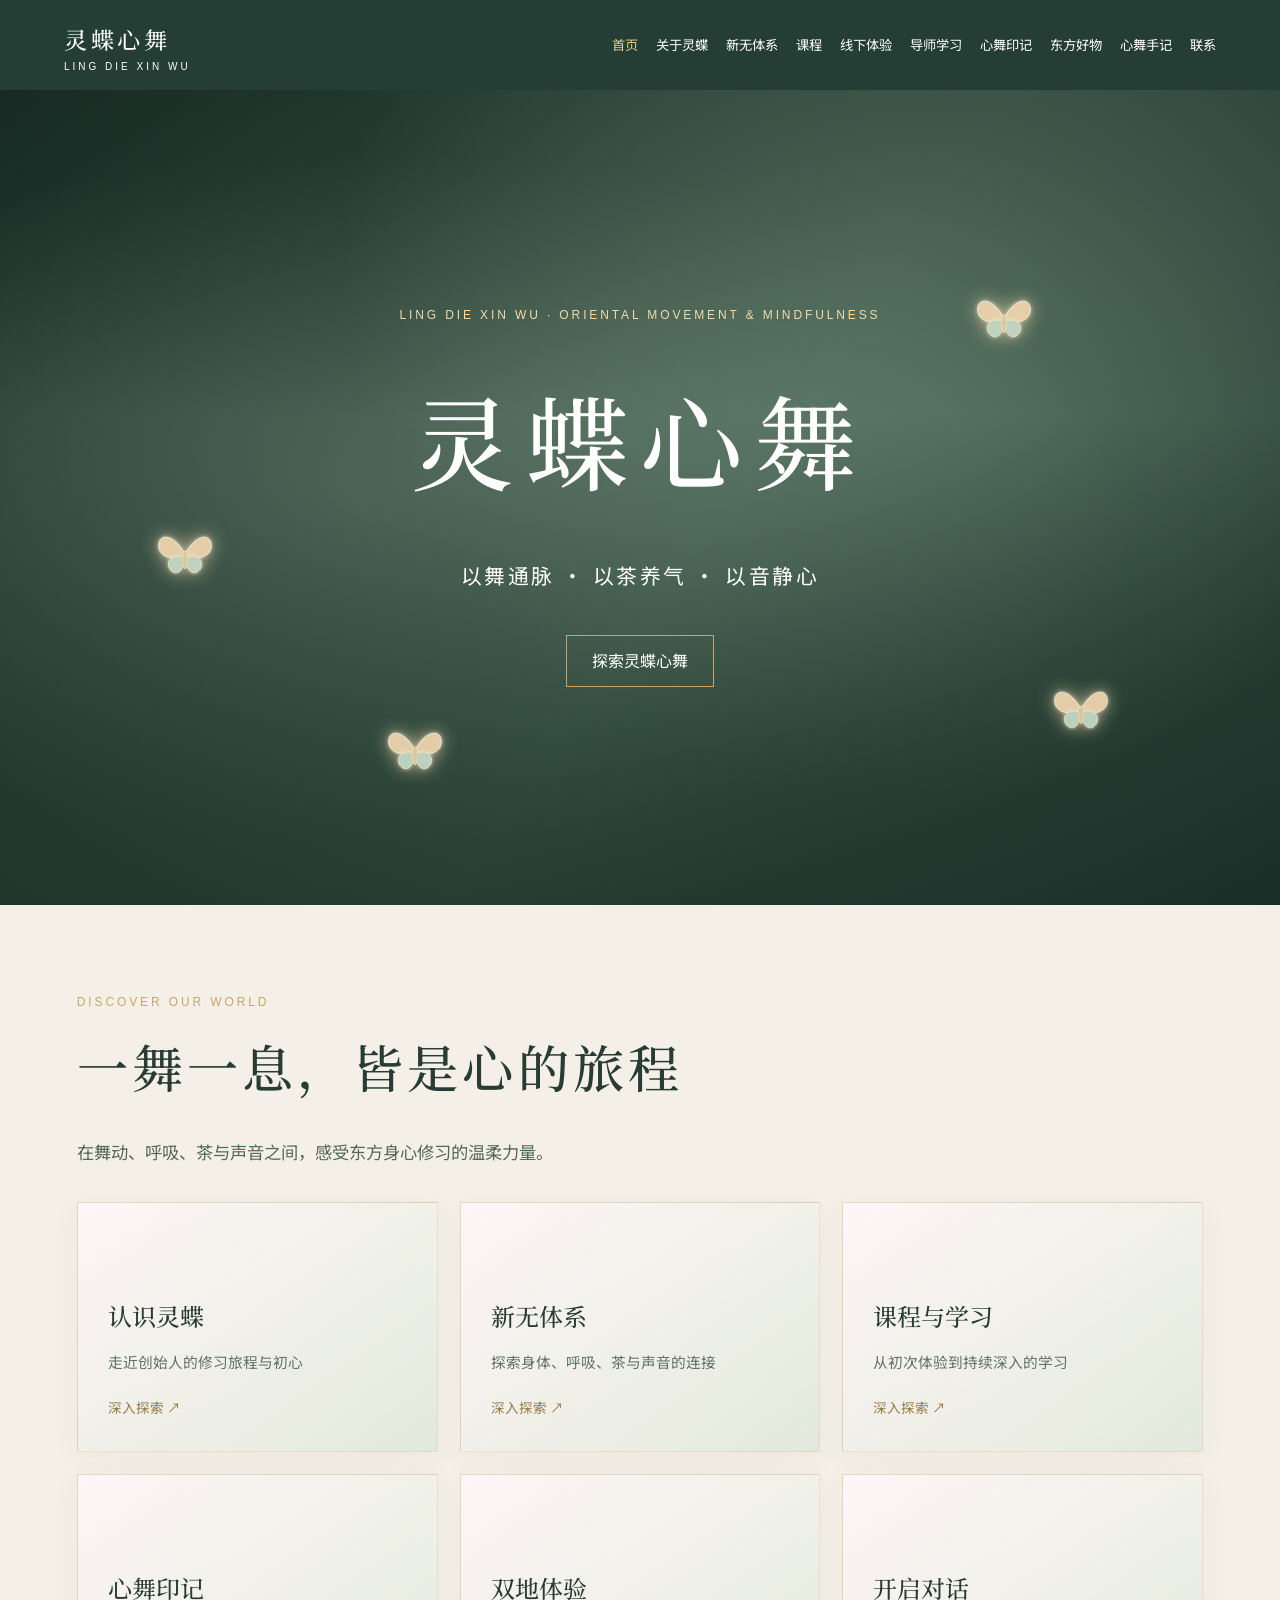
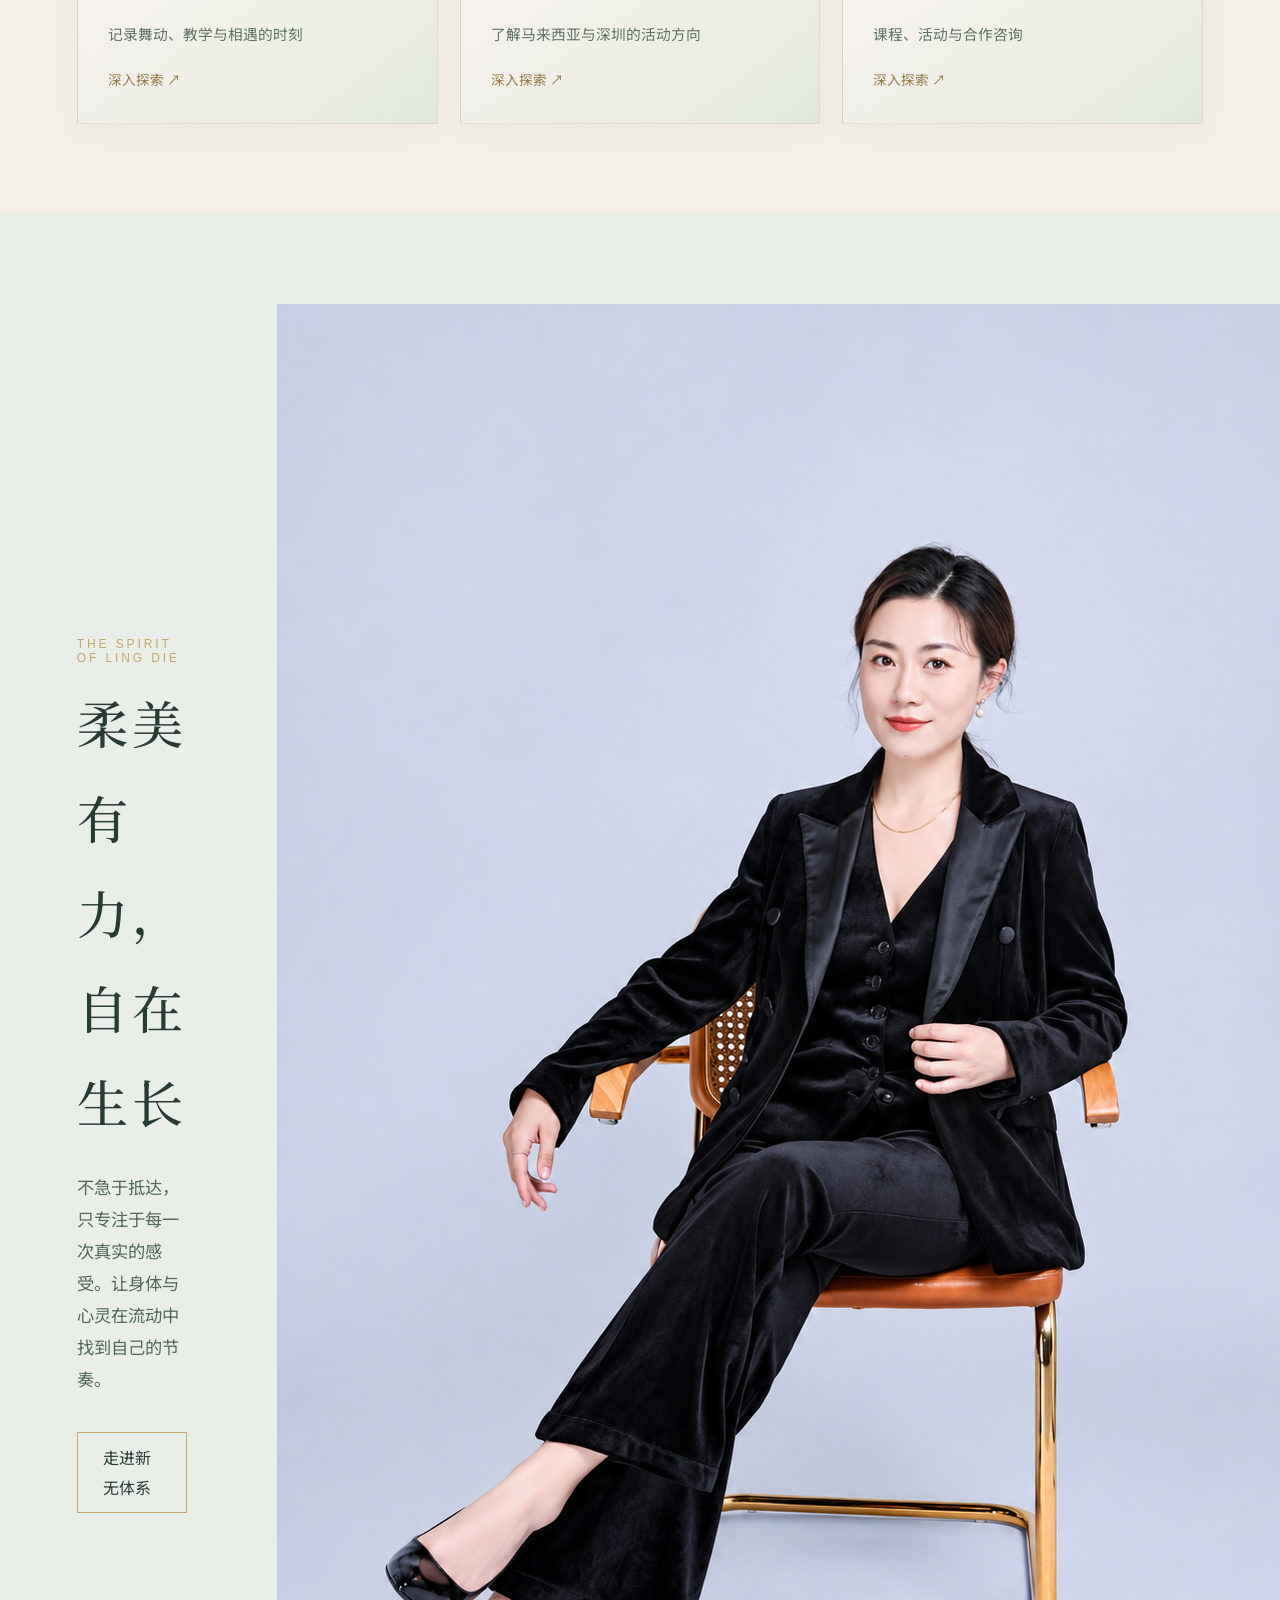
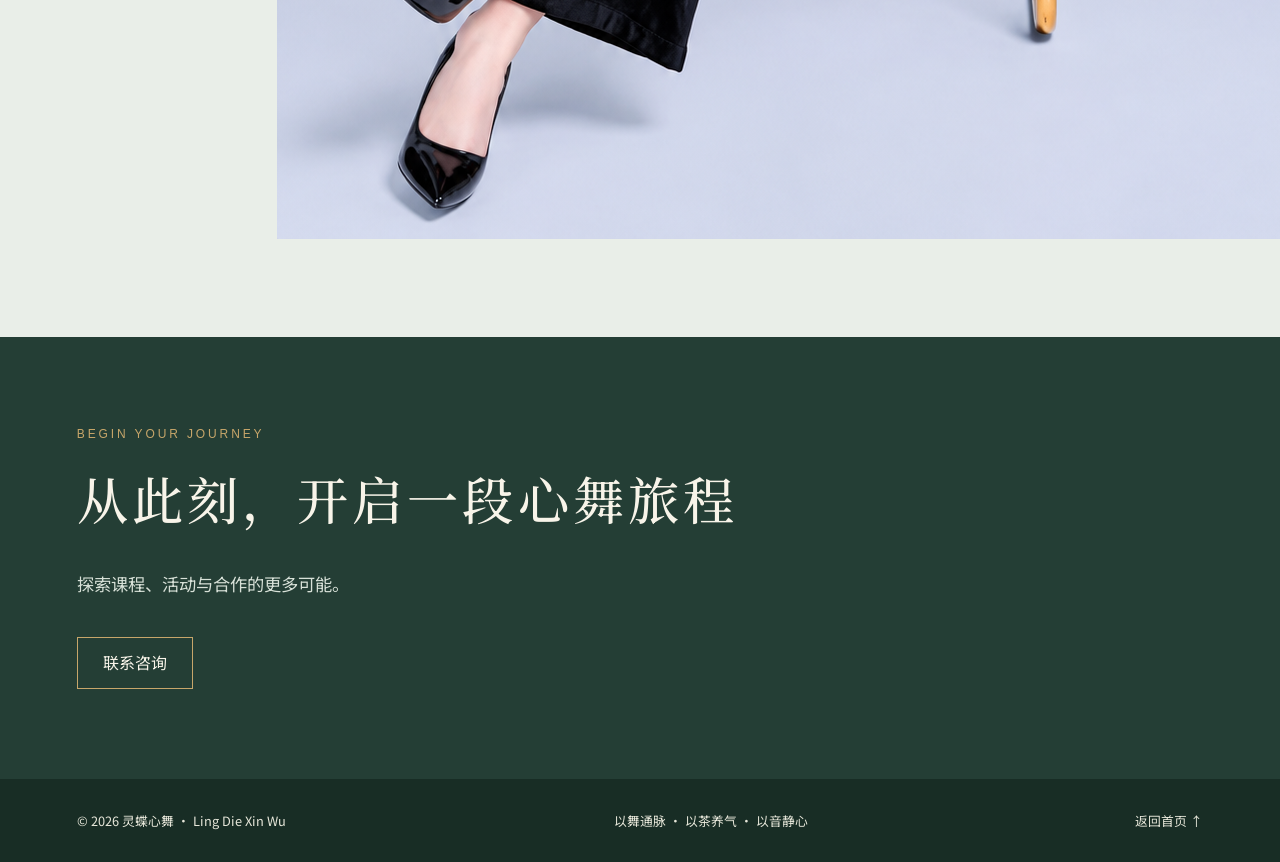
==== commit 45b20e78: "Wire uploaded founder profile image: index.html" ====
--- a/index.html
+++ b/index.html
@@ -1 +1 @@
-<!doctype html><html lang="zh-CN"><head><meta charset="utf-8"><meta name="viewport" content="width=device-width,initial-scale=1"><meta name="theme-color" content="#243e35"><meta name="description" content="在舞动、呼吸、茶与声音之间，感受东方身心修习的温柔力量。"><title>灵蝶心舞 · 灵蝶心舞</title><link rel="stylesheet" href="assets/site.css"></head><body><a class="skip" href="#main">跳至主要内容</a><header class="header"><a class="brand" href="index.html">灵蝶心舞<small>LING DIE XIN WU</small></a><button class="menu" aria-controls="nav" aria-expanded="false" type="button">菜单 ☰</button><nav class="nav" id="nav" aria-label="主要导航"><a href="index.html" aria-current="page">首页</a><a href="about.html" >关于灵蝶</a><a href="system.html" >新无体系</a><a href="courses.html" >课程</a><a href="workshops.html" >线下体验</a><a href="certification.html" >导师学习</a><a href="portfolio.html" >心舞印记</a><a href="products.html" >东方好物</a><a href="journal.html" >心舞手记</a><a href="contact.html" >联系</a></nav></header><main id="main"><section class="hero home"><div class="mist" aria-hidden="true"></div><video autoplay muted loop playsinline preload="metadata" poster="assets/hero-poster.jpg" aria-hidden="true"><source src="assets/hero.mp4" type="video/mp4"></video><div class="orbs" aria-hidden="true"><i class="orb"></i><i class="orb"></i><i class="orb"></i><i class="orb"></i></div><div class="hero-content"><div class="eyebrow">Ling Die Xin Wu · Oriental Movement & Mindfulness</div><h1>灵蝶心舞</h1><p>以舞通脉 · 以茶养气 · 以音静心</p><a class="button" href="#discover">探索灵蝶心舞</a></div></section><section class="section" id="discover"><div class="wrap reveal"><div class="kicker">Discover Our World</div><h2>一舞一息，皆是心的旅程</h2><p class="lead">在舞动、呼吸、茶与声音之间，感受东方身心修习的温柔力量。</p><div class="grid"><a class="card" href="about.html"><h3>认识灵蝶</h3><p>走近创始人的修习旅程与初心</p><span>深入探索 ↗</span></a><a class="card" href="system.html"><h3>新无体系</h3><p>探索身体、呼吸、茶与声音的连接</p><span>深入探索 ↗</span></a><a class="card" href="courses.html"><h3>课程与学习</h3><p>从初次体验到持续深入的学习</p><span>深入探索 ↗</span></a><a class="card" href="portfolio.html"><h3>心舞印记</h3><p>记录舞动、教学与相遇的时刻</p><span>深入探索 ↗</span></a><a class="card" href="workshops.html"><h3>双地体验</h3><p>了解马来西亚与深圳的活动方向</p><span>深入探索 ↗</span></a><a class="card" href="contact.html"><h3>开启对话</h3><p>课程、活动与合作咨询</p><span>深入探索 ↗</span></a></div></div></section><section class="section soft"><div class="wrap two"><div class="reveal"><div class="kicker">The Spirit of Ling Die</div><h2>柔美有力，自在生长</h2><p class="lead">不急于抵达，只专注于每一次真实的感受。让身体与心灵在流动中找到自己的节奏。</p><a class="button" href="system.html">走进新无体系</a></div><div class="art" aria-hidden="true"></div></div></section><section class="section dark"><div class="wrap reveal"><div class="kicker">Begin Your Journey</div><h2>从此刻，开启一段心舞旅程</h2><p class="lead">探索课程、活动与合作的更多可能。</p><a class="button" href="contact.html">联系咨询</a></div></section></main><footer class="footer"><span>© <span data-year></span> 灵蝶心舞 · Ling Die Xin Wu</span><span>以舞通脉 · 以茶养气 · 以音静心</span><a href="index.html">返回首页 ↑</a></footer><script defer src="assets/site.js"></script></body></html>+<!doctype html><html lang="zh-CN"><head><meta charset="utf-8"><meta name="viewport" content="width=device-width,initial-scale=1"><meta name="theme-color" content="#243e35"><meta name="description" content="在舞动、呼吸、茶与声音之间，感受东方身心修习的温柔力量。"><title>灵蝶心舞 · 灵蝶心舞</title><link rel="stylesheet" href="assets/site.css"></head><body><a class="skip" href="#main">跳至主要内容</a><header class="header"><a class="brand" href="./">灵蝶心舞<small>LING DIE XIN WU</small></a><button class="menu" aria-controls="nav" aria-expanded="false" type="button">菜单 ☰</button><nav class="nav" id="nav" aria-label="主要导航"><a href="./" aria-current="page">首页</a><a href="about.html" >关于灵蝶</a><a href="system.html" >新无体系</a><a href="courses.html" >课程</a><a href="workshops.html" >线下体验</a><a href="certification.html" >导师学习</a><a href="portfolio.html" >心舞印记</a><a href="products.html" >东方好物</a><a href="journal.html" >心舞手记</a><a href="contact.html" >联系</a></nav></header><main id="main"><section class="hero home"><div class="mist" aria-hidden="true"></div><video autoplay muted loop playsinline preload="metadata" poster="assets/hero-poster.jpg" aria-hidden="true"><source src="assets/hero.mp4" type="video/mp4"></video><div class="orbs" aria-hidden="true"><i class="orb"></i><i class="orb"></i><i class="orb"></i><i class="orb"></i></div><div class="hero-content"><div class="eyebrow">Ling Die Xin Wu · Oriental Movement & Mindfulness</div><h1>灵蝶心舞</h1><p>以舞通脉 · 以茶养气 · 以音静心</p><a class="button" href="#discover">探索灵蝶心舞</a></div></section><section class="section" id="discover"><div class="wrap reveal"><div class="kicker">Discover Our World</div><h2>一舞一息，皆是心的旅程</h2><p class="lead">在舞动、呼吸、茶与声音之间，感受东方身心修习的温柔力量。</p><div class="grid"><a class="card" href="about.html"><h3>认识灵蝶</h3><p>走近创始人的修习旅程与初心</p><span>深入探索 ↗</span></a><a class="card" href="system.html"><h3>新无体系</h3><p>探索身体、呼吸、茶与声音的连接</p><span>深入探索 ↗</span></a><a class="card" href="courses.html"><h3>课程与学习</h3><p>从初次体验到持续深入的学习</p><span>深入探索 ↗</span></a><a class="card" href="portfolio.html"><h3>心舞印记</h3><p>记录舞动、教学与相遇的时刻</p><span>深入探索 ↗</span></a><a class="card" href="workshops.html"><h3>双地体验</h3><p>了解马来西亚与深圳的活动方向</p><span>深入探索 ↗</span></a><a class="card" href="contact.html"><h3>开启对话</h3><p>课程、活动与合作咨询</p><span>深入探索 ↗</span></a></div></div></section><section class="section soft"><div class="wrap two"><div class="reveal"><div class="kicker">The Spirit of Ling Die</div><h2>柔美有力，自在生长</h2><p class="lead">不急于抵达，只专注于每一次真实的感受。让身体与心灵在流动中找到自己的节奏。</p><a class="button" href="system.html">走进新无体系</a></div><a href="about.html" class="home-founder-photo" aria-label="认识灵蝶 Stella"><img src="assets/Ling%20Die.png" alt="灵蝶 Stella 创始人形象照" loading="lazy" decoding="async"></a></div></section><section class="section dark"><div class="wrap reveal"><div class="kicker">Begin Your Journey</div><h2>从此刻，开启一段心舞旅程</h2><p class="lead">探索课程、活动与合作的更多可能。</p><a class="button" href="contact.html">联系咨询</a></div></section></main><footer class="footer"><span>© <span data-year></span> 灵蝶心舞 · Ling Die Xin Wu</span><span>以舞通脉 · 以茶养气 · 以音静心</span><a href="./">返回首页 ↑</a></footer><script defer src="assets/site.js"></script></body></html>
--- a/assets/site.css
+++ b/assets/site.css
@@ -1 +1,54 @@
-@import url('https://fonts.googleapis.com/css2?family=Noto+Sans+SC:wght@300;400;500;600&family=Noto+Serif+SC:wght@400;500;600&display=swap');:root{--ivory:#f5f0e7;--jade:#a5b7a7;--pine:#435c50;--gold:#c7a66a;--purple:#8d7c96;--ink:#283c33}*{box-sizing:border-box}html{scroll-behavior:smooth}body{margin:0;background:var(--ivory);color:var(--ink);font-family:"Noto Sans SC",sans-serif;line-height:1.85}h1,h2,h3,.brand{font-family:"Noto Serif SC","Songti SC",serif;font-weight:500}a{text-decoration:none;color:inherit}button{font:inherit}.skip{position:absolute;left:-9999px}.skip:focus{left:12px;top:12px;background:white;z-index:99;padding:8px}.header{position:relative;z-index:20;background:#243e35;color:#fff;padding:18px max(5vw,22px);display:flex;align-items:center;justify-content:space-between;gap:20px}.brand{font-size:1.45rem;letter-spacing:.16em}.brand small{display:block;font:10px Arial,sans-serif;letter-spacing:.3em}.nav{display:flex;flex-wrap:wrap;gap:18px}.nav a{font-size:.83rem;transition:color .25s}.nav a:hover,.nav a[aria-current=page]{color:#e7c98c}.menu{display:none;border:1px solid #ffffff66;background:transparent;color:white;padding:6px 12px;border-radius:4px}.hero{position:relative;min-height:80svh;display:grid;place-items:center;text-align:center;overflow:hidden;color:white;background:radial-gradient(circle at 70% 20%,#708b78,transparent 50%),linear-gradient(125deg,#1c3029,#536f5e 55%,#283b34)}.hero.home{min-height:calc(100svh - 85px)}.hero video,.hero .mist{position:absolute;inset:0;width:100%;height:100%;object-fit:cover}.hero video{z-index:0}.hero:after{content:"";position:absolute;inset:0;background:linear-gradient(0deg,#152b24ba,#18372b44 60%,#12251e80);z-index:1}.mist{background:radial-gradient(ellipse at 30% 50%,#e8f4de3d,transparent 60%);animation:drift 18s ease-in-out infinite alternate}.orbs{position:absolute;inset:0;z-index:2;pointer-events:none}.orb{position:absolute;width:5px;height:5px;border-radius:50%;background:#f4db9a;box-shadow:0 0 20px 4px #edce8790;animation:float 9s ease-in-out infinite alternate}.orb:nth-child(1){left:15%;top:40%}.orb:nth-child(2){left:73%;top:25%;animation-delay:-3s}.orb:nth-child(3){left:84%;top:70%;animation-delay:-5s}.orb:nth-child(4){left:37%;top:77%;animation-delay:-2s}.hero-content{position:relative;z-index:3;max-width:880px;padding:90px 24px}.eyebrow,.kicker{font:12px Arial,sans-serif;letter-spacing:.24em;text-transform:uppercase;color:var(--gold)}.hero .eyebrow{color:#f0dba9}.hero h1{font-size:clamp(3rem,8vw,6.5rem);letter-spacing:.12em;margin:22px 0}.hero p{font-size:clamp(1rem,2vw,1.3rem);letter-spacing:.12em}.button{display:inline-block;border:1px solid var(--gold);padding:10px 25px;margin-top:20px;color:inherit;transition:background .3s,transform .3s}.button:hover,.button:focus-visible{background:var(--gold);color:#233b30;transform:translateY(-3px)}.section{padding:90px max(6vw,22px)}.wrap{max-width:1140px;margin:auto}.section h2{font-size:clamp(2rem,4vw,3.4rem);margin:10px 0 22px;letter-spacing:.08em}.lead{font-size:1.08rem;max-width:760px;color:#52685a}.grid{display:grid;grid-template-columns:repeat(3,minmax(0,1fr));gap:22px;margin-top:34px}.card{position:relative;display:flex;flex-direction:column;justify-content:flex-end;min-height:250px;padding:30px;border:1px solid #c7a66a55;background:linear-gradient(145deg,#ffffffd9,#e2e9df);box-shadow:0 6px 28px #213d2a0b;overflow:hidden;transition:transform .4s,box-shadow .4s,border-color .4s}.card:before{content:"";position:absolute;inset:auto -30% -90% -30%;height:170px;background:radial-gradient(ellipse,#c7a66a44,transparent 70%);transition:transform .5s}.card:hover,.card:focus-visible{transform:translateY(-9px);box-shadow:0 22px 45px #213d2a25;border-color:var(--gold)}.card:hover:before{transform:translateY(-50px)}.card h3,.card p,.card span{position:relative}.card h3{font-size:1.5rem;margin:0 0 10px}.card p{margin:0;color:#607266;font-size:.92rem}.card span{color:#987c49;margin-top:20px;font-size:.85rem}.soft{background:#e9eee8}.dark{background:#243e35;color:#f8f4e9}.dark .lead{color:#d8e1d8}.dark .card{background:linear-gradient(145deg,#3b574a,#273f35)}.dark .card p{color:#d7dfd7}.two{display:grid;grid-template-columns:1fr 1fr;align-items:center;gap:7vw}.art{min-height:360px;background:radial-gradient(circle at 65% 35%,#dfd1a3a6,transparent 35%),linear-gradient(135deg,#aec3af,#4d7162);border-radius:48% 52% 45% 55% / 45% 48% 52% 55%;box-shadow:0 25px 65px #1c38252b}.note{font-size:.85rem;color:#6e786e}.footer{background:#182d25;color:#e7e7da;padding:30px max(6vw,22px);display:flex;justify-content:space-between;flex-wrap:wrap;gap:20px;font-size:.8rem}.footer a:hover{color:var(--gold)}.reveal{opacity:0;transform:translateY(22px);transition:opacity .7s,transform .7s}.reveal.visible{opacity:1;transform:none}@keyframes float{to{transform:translate(35px,-50px);opacity:.35}}@keyframes drift{to{transform:scale(1.18) translateX(-4%)}}@media(max-width:900px){.grid{grid-template-columns:repeat(2,1fr)}.nav{gap:10px}}@media(max-width:720px){.header{padding:16px 20px}.menu{display:block}.nav{display:none;position:absolute;top:100%;left:0;right:0;padding:20px;background:#243e35;flex-direction:column;box-shadow:0 14px 30px #0004}.nav.open{display:flex}.nav a{padding:5px}.grid,.two{grid-template-columns:1fr}.section{padding:65px 22px}.hero{min-height:65svh}.hero.home{min-height:85svh}}@media(prefers-reduced-motion:reduce){*,*:before,*:after{animation:none!important;transition:none!important;scroll-behavior:auto!important}.reveal{opacity:1;transform:none}}+@import url('https://fonts.googleapis.com/css2?family=Noto+Sans+SC:wght@300;400;500;600&family=Noto+Serif+SC:wght@400;500;600&display=swap');:root{--ivory:#f5f0e7;--jade:#a5b7a7;--pine:#435c50;--gold:#c7a66a;--purple:#8d7c96;--ink:#283c33}*{box-sizing:border-box}html{scroll-behavior:smooth}body{margin:0;background:var(--ivory);color:var(--ink);font-family:"Noto Sans SC",sans-serif;line-height:1.85}h1,h2,h3,.brand{font-family:"Noto Serif SC","Songti SC",serif;font-weight:500}a{text-decoration:none;color:inherit}button{font:inherit}.skip{position:absolute;left:-9999px}.skip:focus{left:12px;top:12px;background:white;z-index:99;padding:8px}.header{position:relative;z-index:20;background:#243e35;color:#fff;padding:18px max(5vw,22px);display:flex;align-items:center;justify-content:space-between;gap:20px}.brand{font-size:1.45rem;letter-spacing:.16em}.brand small{display:block;font:10px Arial,sans-serif;letter-spacing:.3em}.nav{display:flex;flex-wrap:wrap;gap:18px}.nav a{font-size:.83rem;transition:color .25s}.nav a:hover,.nav a[aria-current=page]{color:#e7c98c}.menu{display:none;border:1px solid #ffffff66;background:transparent;color:white;padding:6px 12px;border-radius:4px}.hero{position:relative;min-height:80svh;display:grid;place-items:center;text-align:center;overflow:hidden;color:white;background:radial-gradient(circle at 70% 20%,#708b78,transparent 50%),linear-gradient(125deg,#1c3029,#536f5e 55%,#283b34)}.hero.home{min-height:calc(100svh - 85px)}.hero video,.hero .mist{position:absolute;inset:0;width:100%;height:100%;object-fit:cover}.hero video{z-index:0}.hero:after{content:"";position:absolute;inset:0;background:linear-gradient(0deg,#152b24ba,#18372b44 60%,#12251e80);z-index:1}.mist{background:radial-gradient(ellipse at 30% 50%,#e8f4de3d,transparent 60%);animation:drift 18s ease-in-out infinite alternate}/* Ambient butterfly spirits: lightweight CSS silhouettes with independently fluttering wings. */
+.orbs{position:absolute;inset:0;z-index:2;pointer-events:none;overflow:hidden}
+.orb{--wing:#f6dca4;position:absolute;width:25px;height:22px;opacity:.62;filter:drop-shadow(0 0 10px var(--wing));animation:butterflyTravel 16s ease-in-out infinite alternate,butterflyColor 28s linear infinite}
+.orb::before,.orb::after{content:"";position:absolute;top:2px;width:12px;height:19px;background:radial-gradient(ellipse at 40% 35%,#fff9 0%,var(--wing) 45%,#c6a5c48c 85%,transparent 100%);border-radius:80% 30% 75% 25% / 75% 35% 70% 30%;box-shadow:0 0 11px #fff4;transform-origin:center 90%;animation:butterflyWing 1.8s ease-in-out infinite alternate}
+.orb::before{left:1px;transform:rotate(-28deg)}
+.orb::after{right:1px;transform:scaleX(-1) rotate(-28deg);animation-name:butterflyWingRight}
+.orb:nth-child(1){left:12%;top:56%;--wing:#f4d8ac;animation-delay:-2s,-3s}
+.orb:nth-child(2){left:76%;top:29%;--wing:#b9dbcc;animation-delay:-7s,-9s;animation-duration:20s,32s}
+.orb:nth-child(3){left:86%;top:78%;--wing:#e4c3ea;animation-delay:-12s,-14s;animation-duration:18s,26s}
+.orb:nth-child(4){left:30%;top:83%;--wing:#d2ddeb;animation-delay:-5s,-20s;animation-duration:22s,35s}
+.orb:nth-child(2)::before,.orb:nth-child(2)::after{animation-delay:-.7s}
+.orb:nth-child(3)::before,.orb:nth-child(3)::after{animation-delay:-1.1s}
+@keyframes butterflyTravel{0%{transform:translate3d(-14px,24px,0) rotate(-12deg);opacity:.25}50%{transform:translate3d(26px,-20px,0) rotate(9deg);opacity:.72}100%{transform:translate3d(-16px,-74px,0) rotate(-8deg);opacity:.35}}
+@keyframes butterflyWing{0%{transform:rotate(-57deg) scaleX(.56)}100%{transform:rotate(-12deg) scaleX(1)}}
+@keyframes butterflyWingRight{0%{transform:scaleX(-.56) rotate(-57deg)}100%{transform:scaleX(-1) rotate(-12deg)}}
+@keyframes butterflyColor{0%{filter:hue-rotate(0deg) drop-shadow(0 0 9px var(--wing))}50%{filter:hue-rotate(30deg) drop-shadow(0 0 14px var(--wing))}100%{filter:hue-rotate(65deg) drop-shadow(0 0 9px var(--wing))}}
+.hero-content{position:relative;z-index:3;max-width:880px;padding:90px 24px}.eyebrow,.kicker{font:12px Arial,sans-serif;letter-spacing:.24em;text-transform:uppercase;color:var(--gold)}.hero .eyebrow{color:#f0dba9}.hero h1{font-size:clamp(3rem,8vw,6.5rem);letter-spacing:.12em;margin:22px 0}.hero p{font-size:clamp(1rem,2vw,1.3rem);letter-spacing:.12em}.button{display:inline-block;border:1px solid var(--gold);padding:10px 25px;margin-top:20px;color:inherit;transition:background .3s,transform .3s}.button:hover,.button:focus-visible{background:var(--gold);color:#233b30;transform:translateY(-3px)}.section{padding:90px max(6vw,22px)}.wrap{max-width:1140px;margin:auto}.section h2{font-size:clamp(2rem,4vw,3.4rem);margin:10px 0 22px;letter-spacing:.08em}.lead{font-size:1.08rem;max-width:760px;color:#52685a}.grid{display:grid;grid-template-columns:repeat(3,minmax(0,1fr));gap:22px;margin-top:34px}.card{position:relative;display:flex;flex-direction:column;justify-content:flex-end;min-height:250px;padding:30px;border:1px solid #c7a66a55;background:linear-gradient(145deg,#ffffffd9,#e2e9df);box-shadow:0 6px 28px #213d2a0b;overflow:hidden;transition:transform .4s,box-shadow .4s,border-color .4s}.card:before{content:"";position:absolute;inset:auto -30% -90% -30%;height:170px;background:radial-gradient(ellipse,#c7a66a44,transparent 70%);transition:transform .5s}.card:hover,.card:focus-visible{transform:translateY(-9px);box-shadow:0 22px 45px #213d2a25;border-color:var(--gold)}.card:hover:before{transform:translateY(-50px)}.card h3,.card p,.card span{position:relative}.card h3{font-size:1.5rem;margin:0 0 10px}.card p{margin:0;color:#607266;font-size:.92rem}.card span{color:#987c49;margin-top:20px;font-size:.85rem}.soft{background:#e9eee8}.dark{background:#243e35;color:#f8f4e9}.dark .lead{color:#d8e1d8}.dark .card{background:linear-gradient(145deg,#3b574a,#273f35)}.dark .card p{color:#d7dfd7}.two{display:grid;grid-template-columns:1fr 1fr;align-items:center;gap:7vw}.art{min-height:360px;background:radial-gradient(circle at 65% 35%,#dfd1a3a6,transparent 35%),linear-gradient(135deg,#aec3af,#4d7162);border-radius:48% 52% 45% 55% / 45% 48% 52% 55%;box-shadow:0 25px 65px #1c38252b}.note{font-size:.85rem;color:#6e786e}.footer{background:#182d25;color:#e7e7da;padding:30px max(6vw,22px);display:flex;justify-content:space-between;flex-wrap:wrap;gap:20px;font-size:.8rem}.footer a:hover{color:var(--gold)}.reveal{opacity:0;transform:translateY(22px);transition:opacity .7s,transform .7s}.reveal.visible{opacity:1;transform:none}@keyframes float{to{transform:translate(35px,-50px);opacity:.35}}@keyframes drift{to{transform:scale(1.18) translateX(-4%)}}@media(max-width:900px){.grid{grid-template-columns:repeat(2,1fr)}.nav{gap:10px}}@media(max-width:720px){.header{padding:16px 20px}.menu{display:block}.nav{display:none;position:absolute;top:100%;left:0;right:0;padding:20px;background:#243e35;flex-direction:column;box-shadow:0 14px 30px #0004}.nav.open{display:flex}.nav a{padding:5px}.grid,.two{grid-template-columns:1fr}.section{padding:65px 22px}.hero{min-height:65svh}.hero.home{min-height:85svh}}@media(prefers-reduced-motion:reduce){*,*:before,*:after{animation:none!important;transition:none!important;scroll-behavior:auto!important}.reveal{opacity:1;transform:none}}
+/* Slow opalescent/chameleon wash, shared by every linked portfolio card. */
+.card{isolation:isolate}
+.card::before{content:"";position:absolute;inset:0;height:auto;background:linear-gradient(125deg,rgba(247,201,216,.22),rgba(247,233,185,.14),rgba(183,222,204,.2),rgba(191,211,241,.18),rgba(223,193,230,.19));background-size:300% 300%;opacity:.64;z-index:-1;transform:none;pointer-events:none;animation:opalescentFlow 23s ease-in-out infinite alternate;transition:opacity .5s}
+.card::after{content:"";position:absolute;inset:0;pointer-events:none;z-index:-1;background:linear-gradient(115deg,transparent 27%,#ffffff40 48%,transparent 67%);transform:translateX(-120%);opacity:0}
+.card:hover::before,.card:focus-visible::before{opacity:.9}
+.card:hover::after,.card:focus-visible::after{opacity:1;animation:cardGleam 1.4s ease-out both}
+.card:hover,.card:focus-visible{box-shadow:0 18px 42px #40574c30,0 0 20px #c7a66a2c}
+.dark .card::before{opacity:.22}
+.dark .card:hover::before,.dark .card:focus-visible::before{opacity:.4}
+@keyframes opalescentFlow{0%{background-position:0% 45%;filter:hue-rotate(0deg)}50%{background-position:100% 55%;filter:hue-rotate(18deg)}100%{background-position:10% 85%;filter:hue-rotate(38deg)}}
+@keyframes cardGleam{from{transform:translateX(-120%)}to{transform:translateX(120%)}}
+@media(max-width:720px){.orb:nth-child(n+3){display:none}.orb{opacity:.4}.card::before{opacity:.45}}
+@media(prefers-reduced-motion:reduce){.orb,.orb::before,.orb::after,.card::before,.card::after{animation:none!important}.orb{opacity:.3}.card::after{display:none}}
+
+/* Four-wing butterflies: two forewings, two hindwings, a body, and antennae.
+   SVG geometry keeps the silhouette recognizable at every screen size. */
+.orbs{z-index:2;overflow:hidden}
+.orb{width:62px;height:54px;opacity:.92;filter:drop-shadow(0 0 9px #f5d9a6bb);animation:butterflyFlight 11s ease-in-out infinite alternate,butterflyTint 24s linear infinite}
+.orb::before,.orb::after{display:none}
+.orb svg{display:block;width:100%;height:100%;overflow:visible}
+.orb .wing{fill:#f4d8b1;stroke:#fff2d5;stroke-width:1.3;filter:drop-shadow(0 0 3px #fff9);transform-box:fill-box}
+.orb .hindwing{fill:#c9dec9;stroke:#f9e9c6}
+.orb .wing-left{transform-origin:right center;animation:wingBeatLeft 1.25s ease-in-out infinite}
+.orb .wing-right{transform-origin:left center;animation:wingBeatRight 1.25s ease-in-out infinite}
+.orb .hindwing.wing-left,.orb .hindwing.wing-right{animation-delay:-.13s}
+.orb .body{fill:#ead3a1;stroke:#fff1d9;stroke-width:.7}
+.orb .antenna{stroke:#f9e9cc;stroke-width:1.4;stroke-linecap:round;fill:none}
+.orb:nth-child(1){left:12%;top:54%;animation-delay:-2s,-3s}
+.orb:nth-child(2){left:76%;top:25%;animation-delay:-6s,-9s;animation-duration:14s,28s}
+.orb:nth-child(3){left:82%;top:73%;animation-delay:-9s,-15s;animation-duration:12s,31s}
+.orb:nth-child(4){left:30%;top:78%;animation-delay:-4s,-18s;animation-duration:16s,26s}
+@keyframes wingBeatLeft{0%,100%{transform:scaleX(1) rotate(-5deg)}50%{transform:scaleX(.36) rotate(9deg)}}
+@keyframes wingBeatRight{0%,100%{transform:scaleX(1) rotate(5deg)}50%{transform:scaleX(.36) rotate(-9deg)}}
+@keyframes butterflyFlight{0%{transform:translate3d(-30px,35px,0) rotate(-12deg) scale(.82);opacity:.55}25%{transform:translate3d(24px,-18px,0) rotate(9deg) scale(1);opacity:.98}50%{transform:translate3d(-12px,-46px,0) rotate(-8deg) scale(1.06);opacity:.9}75%{transform:translate3d(32px,-79px,0) rotate(11deg) scale(.93);opacity:1}100%{transform:translate3d(-15px,-115px,0) rotate(-5deg) scale(.87);opacity:.65}}
+@keyframes butterflyTint{0%{filter:hue-rotate(0deg) drop-shadow(0 0 8px #f5d9a6dd)}50%{filter:hue-rotate(35deg) drop-shadow(0 0 13px #dfcaeddd)}100%{filter:hue-rotate(70deg) drop-shadow(0 0 9px #b8dbd2dd)}}
+@media(max-width:720px){.orb{width:48px;height:43px;opacity:.8}.orb:nth-child(n+3){display:none}}
+@media(prefers-reduced-motion:reduce){.orb,.orb .wing{animation:none!important}.orb{opacity:.65}}
